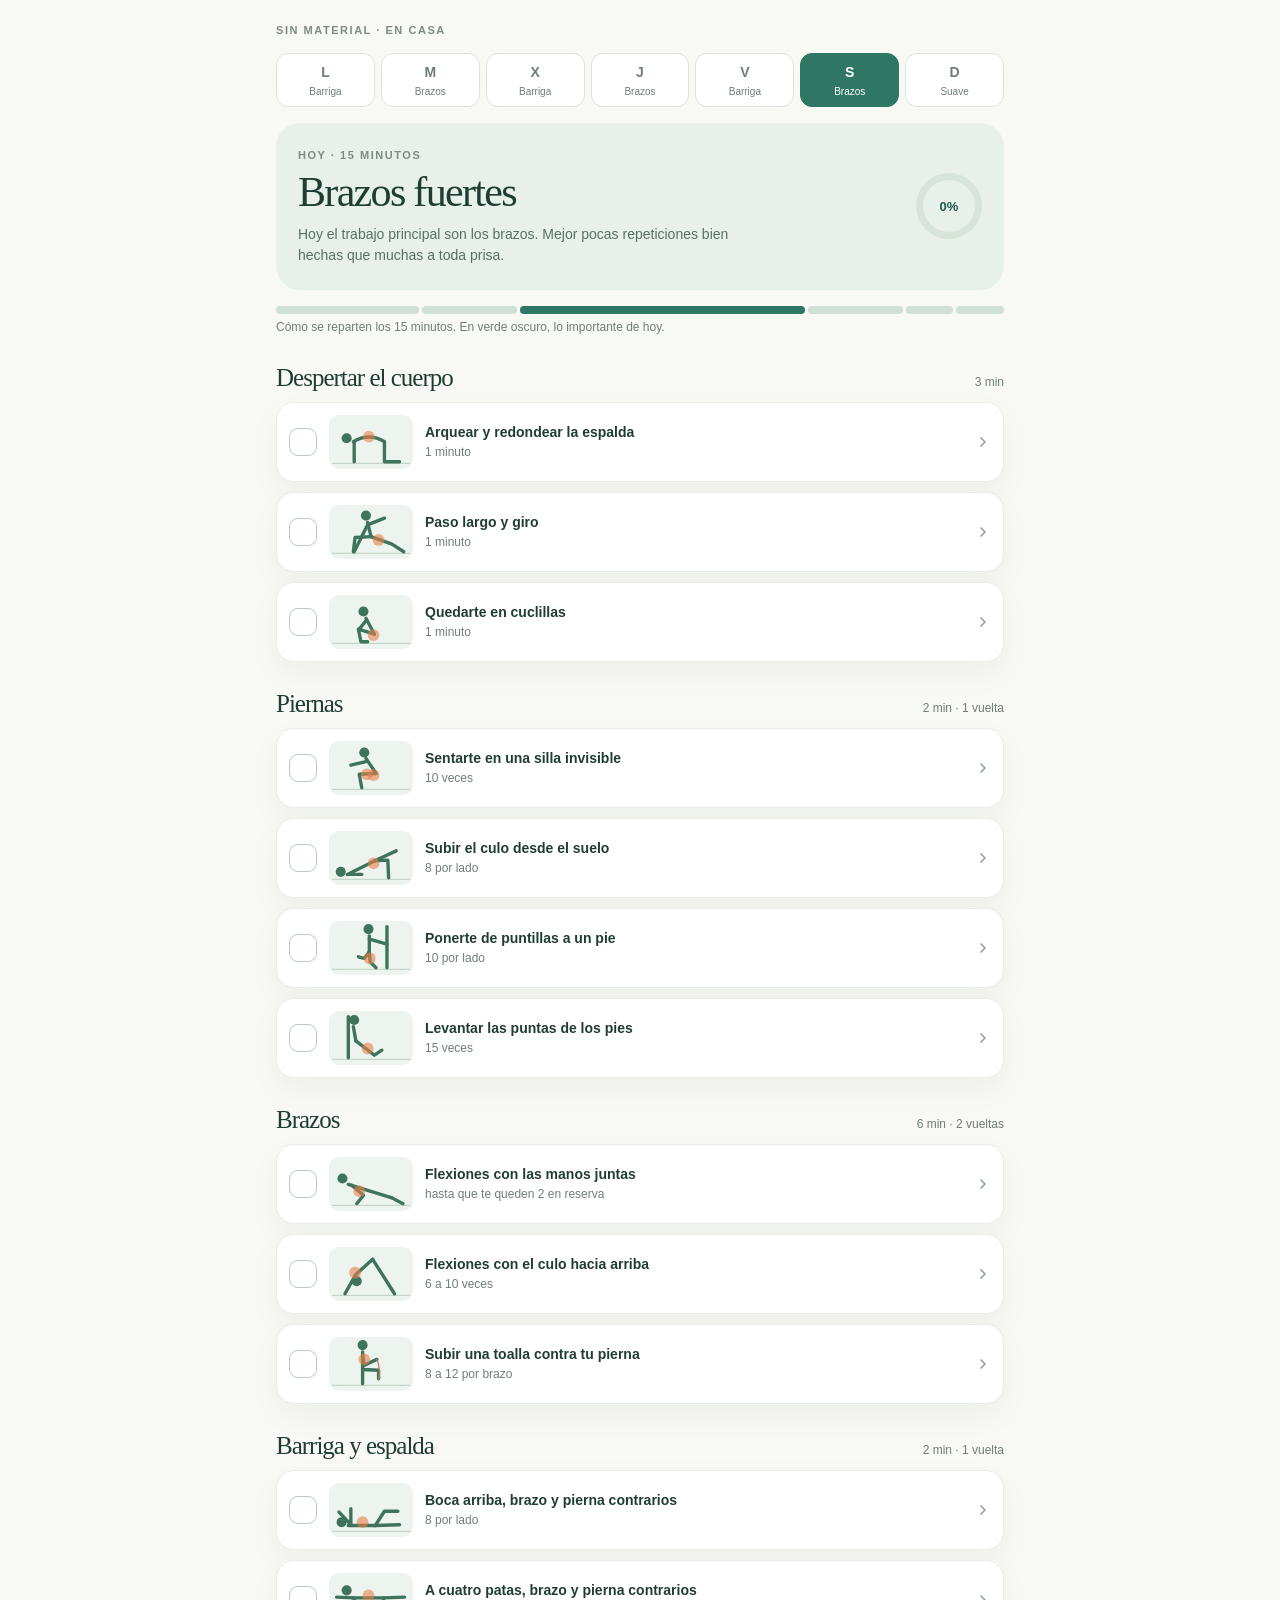
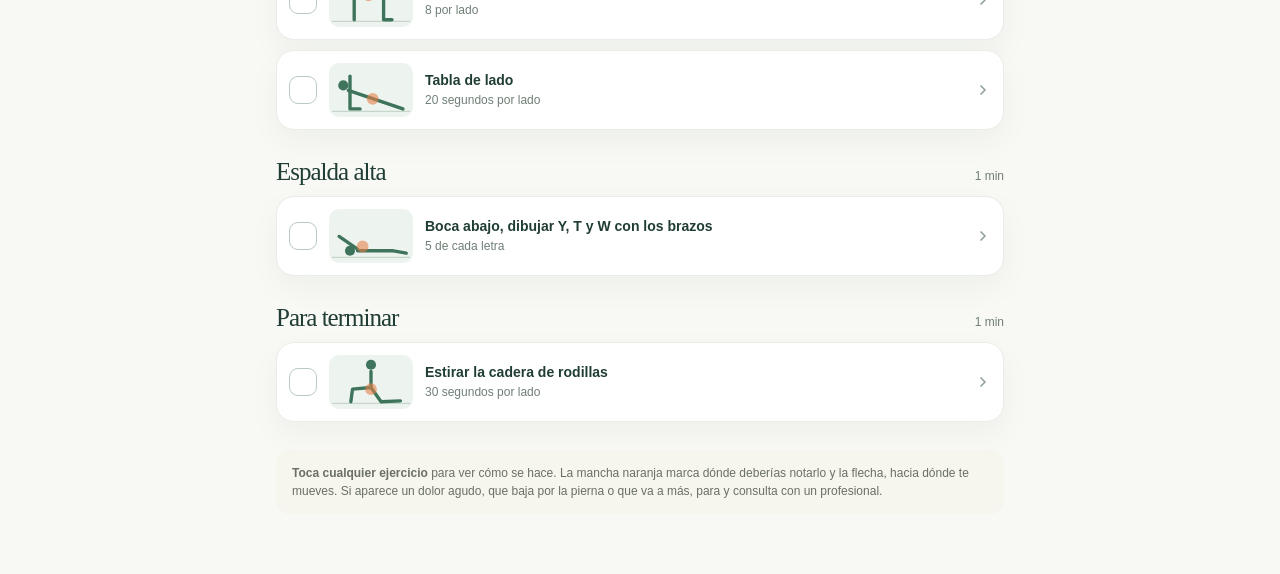
==== rutina.html @ e95fc3ce "Añade rutina de 15 minutos en casa, sin material Página aparte con plan semanal, imágenes por paso y" ====
<!doctype html>
<html lang="es">
<head>
  <meta charset="utf-8">
  <meta name="viewport" content="width=device-width, initial-scale=1, viewport-fit=cover">
  <meta name="theme-color" content="#f8f8f4">
  <meta name="robots" content="noindex">
  <title>15 minutos · Rutina en casa</title>
  <style>
    :root{color-scheme:light;--ink:#203d35;--muted:#6f7f76;--teal:#2f7664;--teal-dark:#205b4d;--mint:#e7f0e9;--canvas:#f8f8f4;--white:#fff;--stroke:#e2e8e1;--peach:#f7e9db;--peach-dark:#8a5a38;--red:#9c494e;--shadow:0 12px 32px rgba(24,62,49,.045)}
    *{box-sizing:border-box}
    body{margin:0;background:var(--canvas);color:var(--ink);font:15px/1.5 -apple-system,BlinkMacSystemFont,"Segoe UI",Inter,Arial,sans-serif;-webkit-font-smoothing:antialiased}
    button{font:inherit;cursor:pointer;color:inherit}
    button:focus-visible{outline:3px solid #87c1ab;outline-offset:3px}
    h1,h2,h3{font-family:Georgia,"Times New Roman",serif;font-weight:400;letter-spacing:-.04em;line-height:1.12;margin:0}
    .main{max-width:760px;margin:0 auto;padding:22px 16px 60px}
    .eyebrow{font-size:11px;text-transform:uppercase;font-weight:750;letter-spacing:.14em;color:#7c8c82}
    .days{display:grid;grid-template-columns:repeat(7,1fr);gap:6px;margin:14px 0 16px}
    .day{border:1px solid #dce5dc;background:#fff;border-radius:12px;padding:8px 0 7px;text-align:center;color:#6f7f76;min-width:0}
    .day strong{display:block;font-size:14px}
    .day span{display:block;font-size:10px;margin-top:1px}
    .day.today:not(.on){border-color:#78a995;color:var(--teal-dark)}
    .day.on{background:var(--teal);border-color:var(--teal);color:#fff}
    .hero{background:var(--mint);border-radius:24px;padding:24px 22px;display:flex;justify-content:space-between;align-items:center;gap:16px}
    .hero h1{font-size:clamp(30px,6vw,42px);margin:6px 0 8px}
    .hero p{margin:0;color:#587063;font-size:14px;max-width:440px}
    .ring{--p:0;flex:0 0 66px;width:66px;height:66px;border-radius:50%;background:conic-gradient(var(--teal) calc(var(--p)*1%),#d7e4da 0);display:grid;place-items:center}
    .ring:before{content:"";grid-area:1/1;background:var(--mint);width:52px;height:52px;border-radius:50%}
    .ring b{grid-area:1/1;z-index:1;font-size:13px;color:var(--teal-dark)}
    .bar{display:flex;height:8px;gap:3px;margin:16px 0 4px}
    .bar i{display:block;border-radius:4px;background:#cfe0d4}
    .bar i.focus{background:var(--teal)}
    .bar-note{font-size:12px;color:var(--muted)}
    .block{margin-top:28px}
    .block-hdr{display:flex;justify-content:space-between;align-items:baseline;gap:12px;margin-bottom:10px}
    .block-hdr h2{font-size:25px}
    .block-hdr span{font-size:12px;color:var(--muted);white-space:nowrap}
    .ex{background:#fff;border:1px solid #e8ede7;border-radius:18px;box-shadow:var(--shadow);margin-bottom:10px;overflow:hidden}
    .ex.done{opacity:.62}
    .ex-top{display:flex;align-items:center;gap:12px;padding:12px}
    .check{flex:0 0 28px;width:28px;height:28px;border:1.5px solid #b9cbc0;border-radius:9px;background:#fff;color:#fff;padding:0;display:grid;place-items:center}
    .ex.done .check{background:var(--teal);border-color:var(--teal)}
    .check svg{width:16px;height:16px}
    .open{flex:1;min-width:0;display:flex;align-items:center;gap:12px;background:none;border:0;padding:0;text-align:left}
    .thumb{flex:0 0 84px;width:84px;height:54px;background:#edf3ee;border-radius:10px}
    .thumb svg{width:100%;height:100%;display:block}
    .ex-name{font-weight:700;font-size:14px;line-height:1.3}
    .ex-dose{font-size:12px;color:var(--muted);margin-top:2px}
    .chev{flex:0 0 16px;color:#8fa096;transition:transform .15s}
    .ex.expanded .chev{transform:rotate(90deg)}
    .detail{display:none;padding:0 14px 16px}
    .ex.expanded .detail{display:block}
    .big{background:#edf3ee;border-radius:14px;margin-bottom:14px}
    .big svg{display:block;width:100%;max-width:360px;margin:0 auto}
    .feel{display:flex;gap:9px;align-items:flex-start;background:var(--peach);border-radius:12px;padding:10px 12px;font-size:13px;color:#6d4a30;margin-bottom:12px}
    .feel i{flex:0 0 12px;width:12px;height:12px;border-radius:50%;background:#e39a6b;margin-top:4px}
    .steps{display:grid;gap:8px;margin-bottom:12px}
    .step{display:grid;grid-template-columns:128px 1fr;gap:12px;align-items:center}
    .step.plain{grid-template-columns:1fr}
    .step-img{background:#edf3ee;border-radius:12px;overflow:hidden}
    .step-img svg{display:block;width:100%}
    .step-txt{display:flex;gap:9px;font-size:14px;color:#3f584d;line-height:1.4}
    .step-txt b{flex:0 0 22px;width:22px;height:22px;border-radius:50%;background:#e5f0e8;color:var(--teal-dark);display:grid;place-items:center;font-size:12px}
    .tips{display:grid;grid-template-columns:1fr 1fr;gap:8px;font-size:13px}
    .tip{background:#f6f8f4;border-radius:12px;padding:10px 12px;color:#55695e}
    .tip strong{display:block;color:var(--ink);font-size:12px;margin-bottom:2px}
    .note{margin-top:28px;background:#f6f5ee;border-radius:14px;padding:14px 16px;font-size:12px;color:#6a7064}
    @media(max-width:480px){.tips{grid-template-columns:1fr}.thumb{flex-basis:68px;width:68px;height:46px}.day span{font-size:9px}}
    @media(prefers-reduced-motion:reduce){*{transition:none!important}}
  </style>
</head>
<body>
<div class="main" id="root"></div>
<script>
(()=>{
  'use strict';
  const KEY='rutina-15-v1';
  let saved={};
  try{saved=JSON.parse(localStorage.getItem(KEY))||{};}catch{}
  const persist=()=>{try{localStorage.setItem(KEY,JSON.stringify(saved));}catch{}};

  /* Figures: head [x,y], limbs as SVG paths, spots = where you should feel it. Floor at y=106. */
  const P={
    gato:{h:[42,50],l:['M58 58Q95 36 132 58','M60 60V106','M132 58V106H168'],s:[[95,46]]},
    zancada:{h:[88,20],l:['M92 36L100 70','M92 42L60 106','M92 42L132 26','M100 70L62 72L58 106','M100 70L150 88L178 106'],s:[[118,78]]},
    cuclillas:{h:[82,34],l:['M88 50L108 88','M88 56L72 76','M108 88L70 76L76 106H92'],s:[[106,90]]},
    sentadilla:{h:[84,22],l:['M88 36L112 72','M88 44L52 52','M112 72L72 74L78 106'],s:[[106,76],[90,74]]},
    puente:{h:[28,92],l:['M44 98L108 66','M44 98H78','M108 66L140 64L142 106','M108 66L160 42'],s:[[106,72]]},
    gemelo:{h:[94,14],l:['M96 30V68','M96 38L138 50','M96 68L98 92L112 106','M96 68L84 84L70 80','M138 8V106'],s:[[97,84]]},
    tibial:{h:[60,16],l:['M46 8V106','M58 32L64 66','M64 66L108 100L126 88'],s:[[92,84]]},
    bicho:{h:[30,88],l:['M46 96H110','M52 94L52 56','M52 94L24 64','M110 96L132 62L164 62','M110 96L168 94'],s:[[80,88]]},
    cuatro:{h:[42,36],l:['M56 54H130','M60 56V106','M60 54L18 52','M130 56V106H150','M130 54L180 52'],s:[[94,48]]},
    lateral:{h:[34,48],l:['M46 60L150 100','M50 62V106','M50 62V24'],s:[[92,72]]},
    piernas:{h:[28,92],l:['M44 98H106','M58 98H92','M106 98L150 54'],s:[[86,90]]},
    inverso:{h:[28,92],l:['M44 98H98','M54 98H90','M98 98Q112 80 118 62L150 68'],s:[[84,86]]},
    plancha:{h:[36,62],l:['M50 72L142 96','M52 74V90','M52 90H78','M142 96L168 106'],s:[[94,78]]},
    flexion:{h:[32,46],l:['M46 58L150 92','M52 60V106','M150 92L176 106'],s:[[58,62]]},
    ytw:{h:[50,94],l:['M68 94H150','M150 94L184 100','M68 90L24 60'],s:[[80,84]]},
    flexor:{h:[100,18],l:['M100 34V72','M100 72L56 76L52 106','M100 72L124 106L170 104'],s:[[100,76]]},
    diamante:{h:[32,46],l:['M46 60L150 92','M54 62L82 86L66 106','M150 92L176 106'],s:[[72,76]]},
    pica:{h:[66,76],l:['M64 60L104 24','M64 60L38 106','M104 24L156 106'],s:[[62,56]]},
    toalla:{h:[80,14],l:['M80 30V72','M80 72V106','M80 72L118 74V94','M80 36L84 62L114 48'],t:'M114 48Q124 72 118 96',s:[[84,48]]}
  };
  const stand={h:[100,14],l:['M100 30V70','M100 36V64','M100 70V106H114']};
  const wall='M46 8V106',wallR='M138 8V106';
  Object.assign(P,{
    lateral:{h:[34,48],l:['M46 60L176 104','M50 62V104H74','M50 62V26'],s:[[104,80]]},
    gato1:{h:[42,50],l:['M58 58H132','M60 58V106','M132 58V106H168']},
    gato2:{h:[42,38],l:['M58 52Q95 76 132 52','M60 54V106','M132 54V106H168'],a:['M95 74V92'],s:[[95,64]]},
    gato3:{...P.gato,h:[42,64],a:['M95 28V12']},
    zancada1:{h:[52,32],l:['M66 44L110 70','M66 44L48 106','M110 70L70 74L66 106','M110 70L150 90L180 106'],s:[[126,80]]},
    zancada2:{h:[80,24],l:['M92 38L100 70','M92 42L60 106','M92 42L104 8','M100 70L62 72L58 106','M100 70L150 88L178 106'],a:['M124 34L116 14'],s:[[118,78]]},
    cuclillas1:{...stand},
    cuclillas2:{...P.cuclillas,a:['M132 40V64']},
    sentadilla1:{...stand},
    sentadilla2:{...P.sentadilla,a:['M134 34V58']},
    sentadilla3:{...stand,a:['M134 72V40']},
    puente1:{h:[28,92],l:['M44 98H108','M108 98L134 68L146 106']},
    puente2:{h:[28,92],l:['M44 98H108','M108 98L134 68L146 106','M108 98L150 44']},
    puente3:{...P.puente,a:['M88 54V38']},
    gemelo1:{h:[94,14],l:['M96 30V68','M96 38L138 50','M96 68V104H110','M96 68L84 84L70 80',wallR]},
    gemelo2:{...P.gemelo,a:['M66 50V30']},
    tibial1:{h:[60,16],l:[wall,'M58 32L64 66','M64 66L108 100L130 104']},
    tibial2:{...P.tibial,a:['M150 100V78']},
    bicho1:{h:[30,88],l:['M46 96H110','M52 94V56','M110 96L132 62L164 62']},
    bicho2:{...P.bicho,a:['M24 50L14 66','M184 72L184 88']},
    cuatro1:{h:[42,42],l:['M56 56H130','M60 56V106','M130 56V106H150']},
    cuatro2:{...P.cuatro,a:['M26 32H8','M168 36H188']},
    lateral1:{h:[34,84],l:['M48 94H176','M50 92V104H74']},
    lateral2:{...P.lateral,a:['M122 66V46']},
    piernas1:{h:[28,92],l:['M44 98H178']},
    piernas2:{h:[28,92],l:['M44 98H106','M106 98L132 40'],a:['M160 76L148 44'],s:[[86,90]]},
    piernas3:{h:[28,92],l:['M44 98H106','M106 98L164 72'],a:['M176 54L184 80']},
    inverso1:{h:[28,92],l:['M44 98H96','M96 98L122 66L152 72']},
    inverso2:{h:[28,92],l:['M44 98H88','M88 98L98 84','M98 84L76 58L104 50'],a:['M136 74L114 58'],s:[[76,90]]},
    flexion1:{...P.flexion,s:[]},
    flexion2:{h:[28,72],l:['M44 84L150 98','M54 86L78 76L62 106','M150 98L176 106'],a:['M100 54V74'],s:[[58,82]]},
    flexion3:{...P.flexion,a:['M100 72V50']},
    ytw1:{nf:1,h:[100,20],l:['M100 36V76','M100 76L88 108','M100 76L112 108','M100 42L66 12','M100 42L134 12'],s:[[100,50]]},
    ytw2:{nf:1,h:[100,20],l:['M100 36V76','M100 76L88 108','M100 76L112 108','M100 44H50','M100 44H150'],s:[[100,50]]},
    ytw3:{nf:1,h:[100,20],l:['M100 36V76','M100 76L88 108','M100 76L112 108','M100 46L68 54L56 22','M100 46L132 54L144 22'],s:[[100,50]]},
    flexor1:{h:[100,18],l:['M100 34V72','M100 72L56 76L52 106','M100 72L124 106L170 104']},
    flexor2:{h:[88,18],l:['M90 34L94 72','M94 72L56 76L52 106','M94 72L124 106L170 104'],a:['M72 40H50'],s:[[98,78]]},
    manos:{nf:1,h:null,l:['M24 70L100 28','M24 70L100 96','M176 70L100 28','M176 70L100 96']},
    diamante2:{...P.diamante,a:['M112 46V68']},
    diamante3:{...flexionUp(),a:['M100 72V50'],s:[[72,62]]},
    pica1:{...P.pica},
    pica2:{h:[62,88],l:['M74 68L104 24','M74 68L50 76L42 106','M104 24L156 106'],a:['M44 54L58 72'],s:[[72,62]]},
    pica3:{...P.pica,a:['M46 66L34 46']},
    toalla1:{h:[80,14],l:['M80 30V72','M80 72V106','M80 72L118 74V94','M80 36L84 62L108 76'],t:'M108 76Q120 84 118 96',s:[]},
    toalla2:{...P.toalla,a:['M136 72L132 40']}
  });
  function flexionUp(){return {h:P.flexion.h,l:P.flexion.l};}
  /* Images per step, in the same order as the steps. null = the step needs no drawing. */
  const F={gato:['gato1','gato2','gato3'],zancada:['zancada1','zancada2',null],cuclillas:['cuclillas1','cuclillas2',null],sentadilla:['sentadilla1','sentadilla2','sentadilla3'],puente:['puente1','puente2','puente3'],gemelo:['gemelo1','gemelo2',null],tibial:['tibial1','tibial2',null],bicho:['bicho1','bicho2',null],cuatro:['cuatro1','cuatro2',null],lateral:['lateral1','lateral2',null],piernas:['piernas1','piernas2','piernas3'],inverso:['inverso1','inverso2',null],plancha:['plancha',null,null],flexion:['flexion1','flexion2','flexion3'],ytw:['ytw1','ytw2','ytw3'],flexor:['flexor1','flexor2',null],diamante:['manos','diamante2','diamante3'],pica:['pica1','pica2','pica3'],toalla:['toalla1','toalla2',null]};
  function figure(id){
    const p=P[id];
    const spots=(p.s||[]).map(([x,y])=>`<circle cx="${x}" cy="${y}" r="14" fill="#e8814a" opacity=".6"/>`).join('');
    const limbs=p.l.map(d=>`<path d="${d}" fill="none" stroke="#3e735c" stroke-width="8" stroke-linecap="round" stroke-linejoin="round"/>`).join('');
    const arrows=(p.a||[]).map(d=>`<path d="${d}" fill="none" stroke="#b9531f" stroke-width="3.5" stroke-linecap="round" marker-end="url(#tip)"/>`).join('');
    const head=p.h?`<circle cx="${p.h[0]}" cy="${p.h[1]}" r="12" fill="#3e735c"/>`:'';
    const floor=p.nf?'':'<path d="M8 110H192" stroke="#c6d6ca" stroke-width="3" stroke-linecap="round"/>';
    return `<svg viewBox="0 0 200 118" aria-hidden="true"><defs><marker id="tip" viewBox="0 0 10 10" refX="6" refY="5" markerWidth="3.4" markerHeight="3.4" orient="auto"><path d="M1 1L8 5L1 9" fill="none" stroke="#b9531f" stroke-width="2" stroke-linecap="round" stroke-linejoin="round"/></marker></defs>${floor}${limbs}${p.t?`<path d="${p.t}" fill="none" stroke="#b9794f" stroke-width="3" stroke-linecap="round"/>`:''}${head}${spots}${arrows}</svg>`;
  }

  /* No anatomy: names say what you do, "feel" points at a place you can touch. */
  const E={
    gato:{name:'Arquear y redondear la espalda',feel:'Toda la espalda, como si se soltara.',steps:['Ponte a cuatro patas.','Coge aire y deja caer la barriga mirando un poco hacia arriba.','Suelta el aire y redondea la espalda como un gato enfadado.'],ok:'Se mueve despacio, sin tirones.',easy:'Haz el movimiento más pequeño.'},
    zancada:{name:'Paso largo y giro',feel:'La parte delantera de la cadera de la pierna de atrás.',steps:['Da un paso largo y apoya las manos en el suelo.','Sube un brazo hacia el techo y mira tu mano.','Bájalo y cambia de lado cada 30 segundos.'],ok:'Notas que estira, pero no duele.',easy:'Apoya la rodilla de atrás en el suelo.'},
    cuclillas:{name:'Quedarte en cuclillas',feel:'Caderas y tobillos.',steps:['Pies algo más abiertos que los hombros.','Baja hasta donde puedas y quédate ahí.','Respira tranquilo y empuja las rodillas hacia fuera con los codos.'],ok:'Los talones siguen en el suelo.',easy:'Agárrate al marco de una puerta.'},
    sentadilla:{name:'Sentarte en una silla invisible',feel:'Parte delantera de los muslos y culo.',steps:['Pies a la anchura de los hombros.','Baja en 3 segundos, como si fueras a sentarte.','Sube empujando el suelo con todo el pie.'],ok:'Las rodillas apuntan hacia los dedos de los pies.',easy:'Siéntate de verdad en una silla y levántate.'},
    puente:{name:'Subir el culo desde el suelo',feel:'El culo. Si lo notas en la espalda, sube menos.',steps:['Túmbate boca arriba con las rodillas dobladas.','Estira una pierna hacia arriba.','Empuja con el otro pie y sube el culo hasta formar una línea recta.'],ok:'La cadera sube recta, sin torcerse.',easy:'Hazlo con los dos pies en el suelo.'},
    gemelo:{name:'Ponerte de puntillas a un pie',feel:'La parte de atrás de la pierna, debajo de la rodilla.',steps:['Apoya una mano en la pared.','Sube de puntillas sobre un pie, lo más alto posible.','Baja despacio, en 2 o 3 segundos.'],ok:'Subes hasta arriba del todo cada vez.',easy:'Hazlo con los dos pies.'},
    tibial:{name:'Levantar las puntas de los pies',feel:'La parte delantera de la pierna, junto a la espinilla.',steps:['Apoya la espalda en la pared, con los pies un poco adelantados.','Levanta las puntas de los pies hacia ti.','Bájalas sin llegar a tocar el suelo con fuerza.'],ok:'Solo se mueven los pies.',easy:'Acerca los pies a la pared.'},
    bicho:{name:'Boca arriba, brazo y pierna contrarios',feel:'La barriga, como si te fueran a dar un toque.',steps:['Boca arriba, con los brazos hacia el techo y las rodillas dobladas en el aire.','Baja un brazo y la pierna contraria, sin tocar el suelo.','Vuelve y cambia de lado.'],ok:'La parte baja de la espalda no se despega del suelo.',easy:'Baja solo la pierna.'},
    cuatro:{name:'A cuatro patas, brazo y pierna contrarios',feel:'Barriga y culo. La espalda no debería molestar.',steps:['Ponte a cuatro patas.','Estira un brazo y la pierna contraria hasta formar una línea.','Aguanta 2 segundos y cambia.'],ok:'Podrías llevar un vaso de agua en la espalda.',easy:'Mueve solo la pierna.'},
    lateral:{name:'Tabla de lado',feel:'El costado que queda hacia el suelo.',steps:['Túmbate de lado, apoyado en el antebrazo.','Levanta la cadera hasta quedar recto.','Aguanta respirando con normalidad.'],ok:'La cadera no se cae hacia el suelo.',easy:'Apoya las rodillas en vez de los pies.'},
    piernas:{name:'Subir y bajar las piernas tumbado',feel:'La parte baja de la barriga.',steps:['Túmbate boca arriba con las manos bajo el culo.','Sube las piernas hasta apuntar al techo.','Bájalas en 3 segundos, sin dejarlas caer.'],ok:'La espalda sigue pegada al suelo.',easy:'Dobla las rodillas. Hazlo también si notas tirantez en la espalda.'},
    inverso:{name:'Llevar las rodillas al pecho',feel:'La barriga, sobre todo debajo del ombligo.',steps:['Boca arriba, con las rodillas dobladas en el aire.','Lleva las rodillas hacia el pecho, despegando un poco el culo.','Baja despacio, sin balancearte.'],ok:'El culo sube por la fuerza de la barriga, no por el impulso.',easy:'Sube menos el culo.'},
    plancha:{name:'Tabla apretando barriga y culo',feel:'Toda la barriga, como si la cerraras.',steps:['Apóyate en antebrazos y puntas de los pies.','Aprieta el culo y mete un poco la barriga.','Empuja el suelo y separa bien los hombros.'],ok:'El cuerpo forma una línea, sin que la cadera se hunda.',easy:'Apoya las rodillas.'},
    flexion:{name:'Flexiones',feel:'El pecho y la parte de atrás de los brazos.',steps:['Manos bajo los hombros y cuerpo recto.','Baja en 2 o 3 segundos, hasta casi tocar el suelo.','Empuja hasta estirar los brazos.'],ok:'El cuerpo baja entero, como una tabla.',easy:'Apoya las rodillas o las manos en la mesa.'},
    ytw:{name:'Boca abajo, dibujar Y, T y W con los brazos',feel:'Entre los omóplatos, los huesos planos de la espalda.',steps:['Boca abajo y mirando al suelo, levanta un poco los brazos en forma de Y. El dibujo te ve desde arriba.','Sin tocar el suelo, ábrelos en forma de T.','Dobla los codos en forma de W y junta los omóplatos, como si sujetaras un lápiz entre ellos.'],ok:'El cuello sigue relajado.',easy:'Sube menos los brazos.'},
    flexor:{name:'Estirar la cadera de rodillas',feel:'La parte delantera de la cadera, donde se dobla la pierna.',steps:['Ponte con una rodilla en el suelo y el otro pie delante.','Aprieta el culo y lleva el cuerpo un poco hacia delante.','Aguanta 30 segundos y cambia de lado.'],ok:'Notas que estira por delante, no en la espalda.',easy:'Pon una toalla bajo la rodilla.'},
    diamante:{name:'Flexiones con las manos juntas',feel:'La parte de atrás del brazo, la que cuelga si no la trabajas.',steps:['Junta las manos bajo el pecho, formando un rombo con los dedos.','Baja despacio, con los codos pegados al cuerpo.','Empuja hasta estirar los brazos.'],ok:'Deberías poder hacer 2 más al terminar.',easy:'Apoya las rodillas.'},
    pica:{name:'Flexiones con el culo hacia arriba',feel:'Los hombros y la parte de atrás del brazo.',steps:['Colócate como una V al revés, con el culo arriba.','Dobla los codos y acerca la cabeza al suelo.','Empuja para volver arriba.'],ok:'La cabeza va hacia el suelo, no hacia delante.',easy:'Acerca más los pies a las manos.'},
    toalla:{name:'Subir una toalla contra tu pierna',feel:'La parte de delante del brazo, la del «músculo» clásico.',steps:['Sentado o de pie, pasa una toalla bajo un pie y coge los dos extremos con una mano.','Sube la mano doblando el codo, mientras la pierna empuja hacia abajo.','Baja en 3 segundos, sin dejar de hacer fuerza.'],ok:'El codo se queda pegado al cuerpo.',easy:'Empuja menos con la pierna.'}
  };

  const warm={t:'Despertar el cuerpo',m:3,items:[['gato','1 minuto'],['zancada','1 minuto'],['cuclillas','1 minuto']]};
  const legs=(r)=>({t:'Piernas',m:r===2?4:2,note:r===2?'2 vueltas':'1 vuelta',items:[['sentadilla','10 veces'],['puente','8 por lado'],['gemelo','10 por lado'],['tibial','15 veces']]});
  const cool={t:'Para terminar',m:1,items:[['flexor','30 segundos por lado']]};
  const A={key:'abs',label:'Barriga',title:'Barriga fuerte',lead:'Hoy trabajas la barriga y la espalda baja. Para que se vean los abdominales, además, cuenta sobre todo la comida.',min:15,blocks:[warm,legs(1),
    {t:'Barriga y espalda',m:4,note:'2 vueltas',items:[['bicho','8 por lado'],['cuatro','8 por lado'],['lateral','20 segundos por lado']]},
    {t:'Abdominales',m:3,focus:true,note:'2 vueltas',items:[['piernas','8 veces'],['inverso','10 veces'],['plancha','30 segundos']]},
    {t:'Pecho y espalda alta',m:2,note:'1 vuelta',items:[['flexion','las que salgan bien'],['ytw','5 de cada letra']]},cool]};
  const B={key:'arms',label:'Brazos',title:'Brazos fuertes',lead:'Hoy el trabajo principal son los brazos. Mejor pocas repeticiones bien hechas que muchas a toda prisa.',min:15,blocks:[warm,legs(1),
    {t:'Brazos',m:6,focus:true,note:'2 vueltas',items:[['diamante','hasta que te queden 2 en reserva'],['pica','6 a 10 veces'],['toalla','8 a 12 por brazo']]},
    {t:'Barriga y espalda',m:2,note:'1 vuelta',items:[['bicho','8 por lado'],['cuatro','8 por lado'],['lateral','20 segundos por lado']]},
    {t:'Espalda alta',m:1,items:[['ytw','5 de cada letra']]},cool]};
  const C={key:'easy',label:'Suave',title:'Día suave',lead:'Hoy solo moverte un poco. Descansar también forma parte de ponerse fuerte.',min:8,blocks:[warm,legs(2),cool]};
  const WEEK=[A,B,A,B,A,B,C];
  const LETTERS=['L','M','X','J','V','S','D'];

  const today=(new Date().getDay()+6)%7;
  let sel=today;
  const open=new Set();
  const dateOf=(i)=>{const d=new Date();d.setDate(d.getDate()+i-today);return `${d.getFullYear()}-${d.getMonth()+1}-${d.getDate()}`;};
  const checkIcon='<svg viewBox="0 0 24 24" fill="none" stroke="currentColor" stroke-width="3" stroke-linecap="round" stroke-linejoin="round"><path d="m5 12 4 4L19 6"/></svg>';

  function render(){
    const day=WEEK[sel],done=saved[dateOf(sel)]||{};
    const ids=day.blocks.flatMap((b,bi)=>b.items.map((_,i)=>`${bi}-${i}`));
    const pct=Math.round(ids.filter(x=>done[x]).length/ids.length*100);
    const bar=day.blocks.map(b=>`<i class="${b.focus?'focus':''}" style="flex:${b.m}"></i>`).join('');
    const blocks=day.blocks.map((b,bi)=>`<section class="block"><div class="block-hdr"><h2>${b.t}</h2><span>${b.m} min${b.note?' · '+b.note:''}</span></div>${b.items.map(([id,dose],i)=>{
      const e=E[id],k=`${bi}-${i}`;
      return `<article class="ex ${done[k]?'done':''} ${open.has(k)?'expanded':''}">
        <div class="ex-top">
          <button class="check" data-check="${k}" aria-label="Marcar ${e.name}" aria-pressed="${!!done[k]}">${checkIcon}</button>
          <button class="open" data-open="${k}" aria-expanded="${open.has(k)}">
            <span class="thumb">${figure(id)}</span>
            <span style="flex:1;min-width:0"><span class="ex-name" style="display:block">${e.name}</span><span class="ex-dose" style="display:block">${dose}</span></span>
            <svg class="chev" viewBox="0 0 24 24" fill="none" stroke="currentColor" stroke-width="2.5" stroke-linecap="round" stroke-linejoin="round" aria-hidden="true"><path d="m9 6 6 6-6 6"/></svg>
          </button>
        </div>
        <div class="detail">
          <div class="feel"><i></i><span><b>Lo notarás en:</b> ${e.feel}</span></div>
          <div class="steps">${e.steps.map((t,n)=>{const f=F[id][n];return `<div class="step ${f?'':'plain'}">${f?`<div class="step-img">${figure(f)}</div>`:''}<div class="step-txt"><b>${n+1}</b><span>${t}</span></div></div>`;}).join('')}</div>
          <div class="tips"><div class="tip"><strong>Lo haces bien si…</strong>${e.ok}</div><div class="tip"><strong>Si cuesta demasiado</strong>${e.easy}</div></div>
        </div></article>`;}).join('')}</section>`).join('');
    document.getElementById('root').innerHTML=`
      <div class="eyebrow">Sin material · En casa</div>
      <div class="days">${WEEK.map((d,i)=>`<button class="day ${i===sel?'on':''} ${i===today?'today':''}" data-day="${i}" aria-pressed="${i===sel}"><strong>${LETTERS[i]}</strong><span>${d.label}</span></button>`).join('')}</div>
      <div class="hero"><div><div class="eyebrow">${sel===today?'Hoy':'Plan del día'} · ${day.min} minutos</div><h1>${day.title}</h1><p>${day.lead}</p></div><div class="ring" style="--p:${pct}"><b>${pct}%</b></div></div>
      <div class="bar" aria-hidden="true">${bar}</div>
      <div class="bar-note">Cómo se reparten los ${day.min} minutos. En verde oscuro, lo importante de hoy.</div>
      ${blocks}
      <div class="note"><b>Toca cualquier ejercicio</b> para ver cómo se hace. La mancha naranja marca dónde deberías notarlo y la flecha, hacia dónde te mueves. Si aparece un dolor agudo, que baja por la pierna o que va a más, para y consulta con un profesional.</div>`;
    document.querySelectorAll('[data-day]').forEach(b=>b.onclick=()=>{sel=+b.dataset.day;open.clear();render();});
    document.querySelectorAll('[data-open]').forEach(b=>b.onclick=()=>{const k=b.dataset.open;open.has(k)?open.delete(k):open.add(k);render();});
    document.querySelectorAll('[data-check]').forEach(b=>b.onclick=()=>{const key=dateOf(sel),k=b.dataset.check;saved[key]=saved[key]||{};saved[key][k]=!saved[key][k];persist();render();});
  }
  render();
})();
</script>
</body>
</html>
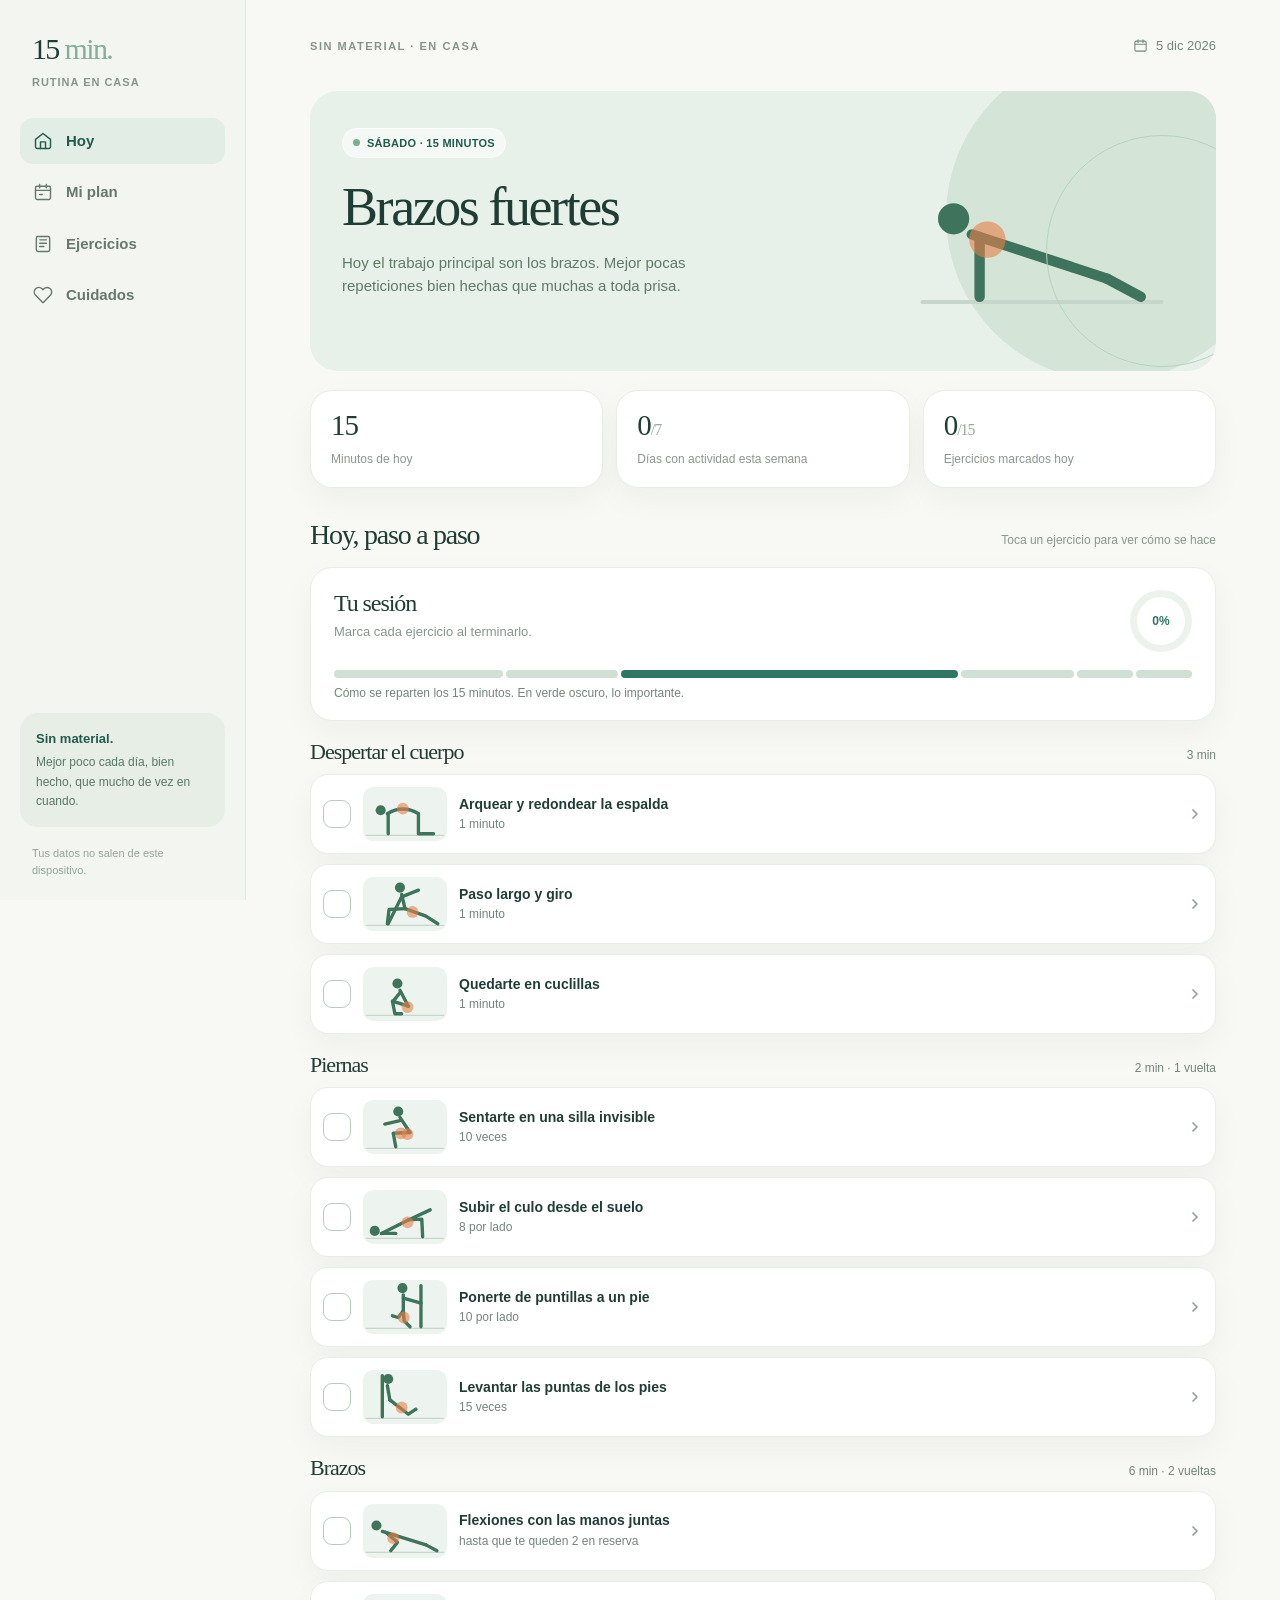
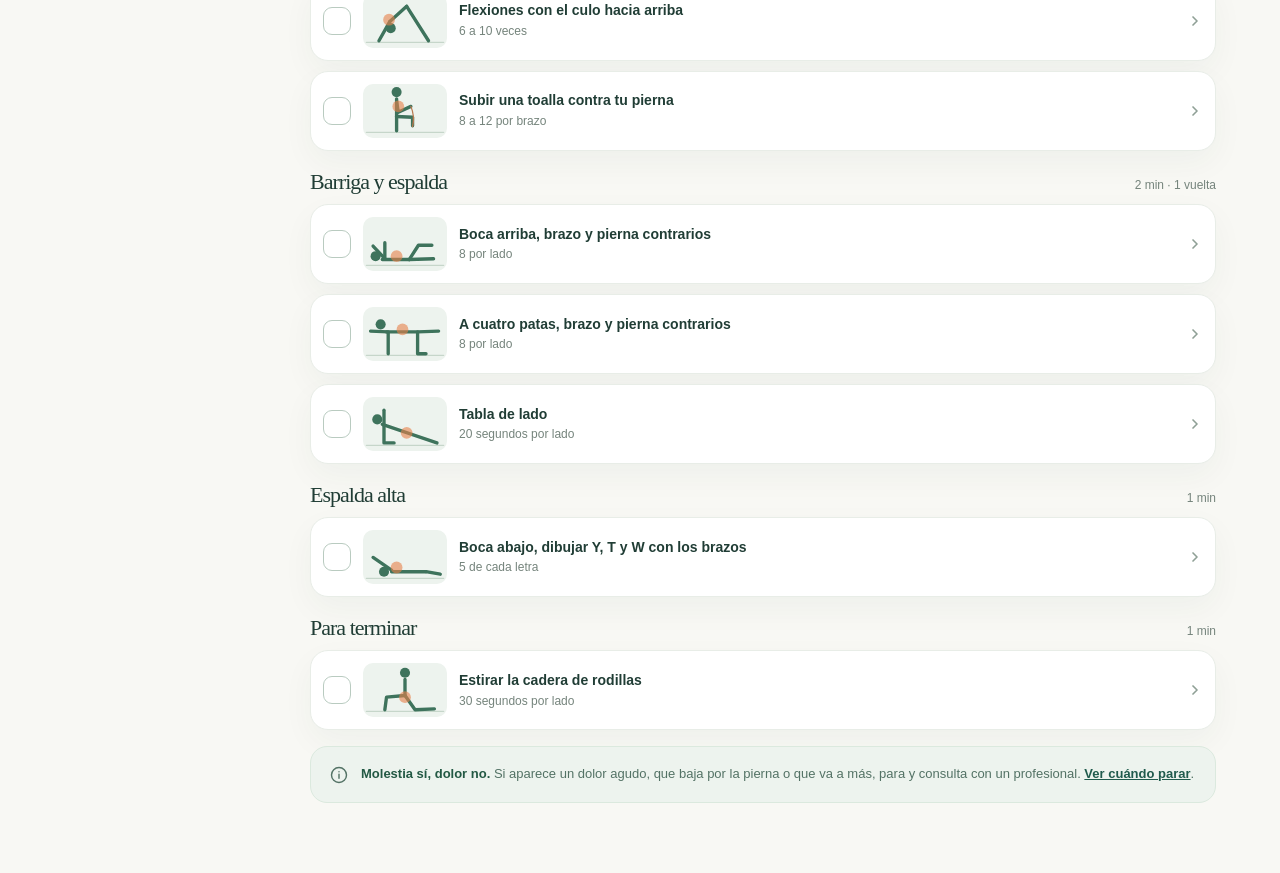
==== commit ce65edf4: "Unifica posparto y rutina sobre una estructura común Mismas pestañas, ficha de ejercicio y gestión d" ====
--- a/rutina.html
+++ b/rutina.html
@@ -6,242 +6,11 @@
   <meta name="theme-color" content="#f8f8f4">
   <meta name="robots" content="noindex">
   <title>15 minutos · Rutina en casa</title>
-  <style>
-    :root{color-scheme:light;--ink:#203d35;--muted:#6f7f76;--teal:#2f7664;--teal-dark:#205b4d;--mint:#e7f0e9;--canvas:#f8f8f4;--white:#fff;--stroke:#e2e8e1;--peach:#f7e9db;--peach-dark:#8a5a38;--red:#9c494e;--shadow:0 12px 32px rgba(24,62,49,.045)}
-    *{box-sizing:border-box}
-    body{margin:0;background:var(--canvas);color:var(--ink);font:15px/1.5 -apple-system,BlinkMacSystemFont,"Segoe UI",Inter,Arial,sans-serif;-webkit-font-smoothing:antialiased}
-    button{font:inherit;cursor:pointer;color:inherit}
-    button:focus-visible{outline:3px solid #87c1ab;outline-offset:3px}
-    h1,h2,h3{font-family:Georgia,"Times New Roman",serif;font-weight:400;letter-spacing:-.04em;line-height:1.12;margin:0}
-    .main{max-width:760px;margin:0 auto;padding:22px 16px 60px}
-    .eyebrow{font-size:11px;text-transform:uppercase;font-weight:750;letter-spacing:.14em;color:#7c8c82}
-    .days{display:grid;grid-template-columns:repeat(7,1fr);gap:6px;margin:14px 0 16px}
-    .day{border:1px solid #dce5dc;background:#fff;border-radius:12px;padding:8px 0 7px;text-align:center;color:#6f7f76;min-width:0}
-    .day strong{display:block;font-size:14px}
-    .day span{display:block;font-size:10px;margin-top:1px}
-    .day.today:not(.on){border-color:#78a995;color:var(--teal-dark)}
-    .day.on{background:var(--teal);border-color:var(--teal);color:#fff}
-    .hero{background:var(--mint);border-radius:24px;padding:24px 22px;display:flex;justify-content:space-between;align-items:center;gap:16px}
-    .hero h1{font-size:clamp(30px,6vw,42px);margin:6px 0 8px}
-    .hero p{margin:0;color:#587063;font-size:14px;max-width:440px}
-    .ring{--p:0;flex:0 0 66px;width:66px;height:66px;border-radius:50%;background:conic-gradient(var(--teal) calc(var(--p)*1%),#d7e4da 0);display:grid;place-items:center}
-    .ring:before{content:"";grid-area:1/1;background:var(--mint);width:52px;height:52px;border-radius:50%}
-    .ring b{grid-area:1/1;z-index:1;font-size:13px;color:var(--teal-dark)}
-    .bar{display:flex;height:8px;gap:3px;margin:16px 0 4px}
-    .bar i{display:block;border-radius:4px;background:#cfe0d4}
-    .bar i.focus{background:var(--teal)}
-    .bar-note{font-size:12px;color:var(--muted)}
-    .block{margin-top:28px}
-    .block-hdr{display:flex;justify-content:space-between;align-items:baseline;gap:12px;margin-bottom:10px}
-    .block-hdr h2{font-size:25px}
-    .block-hdr span{font-size:12px;color:var(--muted);white-space:nowrap}
-    .ex{background:#fff;border:1px solid #e8ede7;border-radius:18px;box-shadow:var(--shadow);margin-bottom:10px;overflow:hidden}
-    .ex.done{opacity:.62}
-    .ex-top{display:flex;align-items:center;gap:12px;padding:12px}
-    .check{flex:0 0 28px;width:28px;height:28px;border:1.5px solid #b9cbc0;border-radius:9px;background:#fff;color:#fff;padding:0;display:grid;place-items:center}
-    .ex.done .check{background:var(--teal);border-color:var(--teal)}
-    .check svg{width:16px;height:16px}
-    .open{flex:1;min-width:0;display:flex;align-items:center;gap:12px;background:none;border:0;padding:0;text-align:left}
-    .thumb{flex:0 0 84px;width:84px;height:54px;background:#edf3ee;border-radius:10px}
-    .thumb svg{width:100%;height:100%;display:block}
-    .ex-name{font-weight:700;font-size:14px;line-height:1.3}
-    .ex-dose{font-size:12px;color:var(--muted);margin-top:2px}
-    .chev{flex:0 0 16px;color:#8fa096;transition:transform .15s}
-    .ex.expanded .chev{transform:rotate(90deg)}
-    .detail{display:none;padding:0 14px 16px}
-    .ex.expanded .detail{display:block}
-    .big{background:#edf3ee;border-radius:14px;margin-bottom:14px}
-    .big svg{display:block;width:100%;max-width:360px;margin:0 auto}
-    .feel{display:flex;gap:9px;align-items:flex-start;background:var(--peach);border-radius:12px;padding:10px 12px;font-size:13px;color:#6d4a30;margin-bottom:12px}
-    .feel i{flex:0 0 12px;width:12px;height:12px;border-radius:50%;background:#e39a6b;margin-top:4px}
-    .steps{display:grid;gap:8px;margin-bottom:12px}
-    .step{display:grid;grid-template-columns:128px 1fr;gap:12px;align-items:center}
-    .step.plain{grid-template-columns:1fr}
-    .step-img{background:#edf3ee;border-radius:12px;overflow:hidden}
-    .step-img svg{display:block;width:100%}
-    .step-txt{display:flex;gap:9px;font-size:14px;color:#3f584d;line-height:1.4}
-    .step-txt b{flex:0 0 22px;width:22px;height:22px;border-radius:50%;background:#e5f0e8;color:var(--teal-dark);display:grid;place-items:center;font-size:12px}
-    .tips{display:grid;grid-template-columns:1fr 1fr;gap:8px;font-size:13px}
-    .tip{background:#f6f8f4;border-radius:12px;padding:10px 12px;color:#55695e}
-    .tip strong{display:block;color:var(--ink);font-size:12px;margin-bottom:2px}
-    .note{margin-top:28px;background:#f6f5ee;border-radius:14px;padding:14px 16px;font-size:12px;color:#6a7064}
-    @media(max-width:480px){.tips{grid-template-columns:1fr}.thumb{flex-basis:68px;width:68px;height:46px}.day span{font-size:9px}}
-    @media(prefers-reduced-motion:reduce){*{transition:none!important}}
-  </style>
+  <link rel="stylesheet" href="compartido.css">
 </head>
 <body>
-<div class="main" id="root"></div>
-<script>
-(()=>{
-  'use strict';
-  const KEY='rutina-15-v1';
-  let saved={};
-  try{saved=JSON.parse(localStorage.getItem(KEY))||{};}catch{}
-  const persist=()=>{try{localStorage.setItem(KEY,JSON.stringify(saved));}catch{}};
-
-  /* Figures: head [x,y], limbs as SVG paths, spots = where you should feel it. Floor at y=106. */
-  const P={
-    gato:{h:[42,50],l:['M58 58Q95 36 132 58','M60 60V106','M132 58V106H168'],s:[[95,46]]},
-    zancada:{h:[88,20],l:['M92 36L100 70','M92 42L60 106','M92 42L132 26','M100 70L62 72L58 106','M100 70L150 88L178 106'],s:[[118,78]]},
-    cuclillas:{h:[82,34],l:['M88 50L108 88','M88 56L72 76','M108 88L70 76L76 106H92'],s:[[106,90]]},
-    sentadilla:{h:[84,22],l:['M88 36L112 72','M88 44L52 52','M112 72L72 74L78 106'],s:[[106,76],[90,74]]},
-    puente:{h:[28,92],l:['M44 98L108 66','M44 98H78','M108 66L140 64L142 106','M108 66L160 42'],s:[[106,72]]},
-    gemelo:{h:[94,14],l:['M96 30V68','M96 38L138 50','M96 68L98 92L112 106','M96 68L84 84L70 80','M138 8V106'],s:[[97,84]]},
-    tibial:{h:[60,16],l:['M46 8V106','M58 32L64 66','M64 66L108 100L126 88'],s:[[92,84]]},
-    bicho:{h:[30,88],l:['M46 96H110','M52 94L52 56','M52 94L24 64','M110 96L132 62L164 62','M110 96L168 94'],s:[[80,88]]},
-    cuatro:{h:[42,36],l:['M56 54H130','M60 56V106','M60 54L18 52','M130 56V106H150','M130 54L180 52'],s:[[94,48]]},
-    lateral:{h:[34,48],l:['M46 60L150 100','M50 62V106','M50 62V24'],s:[[92,72]]},
-    piernas:{h:[28,92],l:['M44 98H106','M58 98H92','M106 98L150 54'],s:[[86,90]]},
-    inverso:{h:[28,92],l:['M44 98H98','M54 98H90','M98 98Q112 80 118 62L150 68'],s:[[84,86]]},
-    plancha:{h:[36,62],l:['M50 72L142 96','M52 74V90','M52 90H78','M142 96L168 106'],s:[[94,78]]},
-    flexion:{h:[32,46],l:['M46 58L150 92','M52 60V106','M150 92L176 106'],s:[[58,62]]},
-    ytw:{h:[50,94],l:['M68 94H150','M150 94L184 100','M68 90L24 60'],s:[[80,84]]},
-    flexor:{h:[100,18],l:['M100 34V72','M100 72L56 76L52 106','M100 72L124 106L170 104'],s:[[100,76]]},
-    diamante:{h:[32,46],l:['M46 60L150 92','M54 62L82 86L66 106','M150 92L176 106'],s:[[72,76]]},
-    pica:{h:[66,76],l:['M64 60L104 24','M64 60L38 106','M104 24L156 106'],s:[[62,56]]},
-    toalla:{h:[80,14],l:['M80 30V72','M80 72V106','M80 72L118 74V94','M80 36L84 62L114 48'],t:'M114 48Q124 72 118 96',s:[[84,48]]}
-  };
-  const stand={h:[100,14],l:['M100 30V70','M100 36V64','M100 70V106H114']};
-  const wall='M46 8V106',wallR='M138 8V106';
-  Object.assign(P,{
-    lateral:{h:[34,48],l:['M46 60L176 104','M50 62V104H74','M50 62V26'],s:[[104,80]]},
-    gato1:{h:[42,50],l:['M58 58H132','M60 58V106','M132 58V106H168']},
-    gato2:{h:[42,38],l:['M58 52Q95 76 132 52','M60 54V106','M132 54V106H168'],a:['M95 74V92'],s:[[95,64]]},
-    gato3:{...P.gato,h:[42,64],a:['M95 28V12']},
-    zancada1:{h:[52,32],l:['M66 44L110 70','M66 44L48 106','M110 70L70 74L66 106','M110 70L150 90L180 106'],s:[[126,80]]},
-    zancada2:{h:[80,24],l:['M92 38L100 70','M92 42L60 106','M92 42L104 8','M100 70L62 72L58 106','M100 70L150 88L178 106'],a:['M124 34L116 14'],s:[[118,78]]},
-    cuclillas1:{...stand},
-    cuclillas2:{...P.cuclillas,a:['M132 40V64']},
-    sentadilla1:{...stand},
-    sentadilla2:{...P.sentadilla,a:['M134 34V58']},
-    sentadilla3:{...stand,a:['M134 72V40']},
-    puente1:{h:[28,92],l:['M44 98H108','M108 98L134 68L146 106']},
-    puente2:{h:[28,92],l:['M44 98H108','M108 98L134 68L146 106','M108 98L150 44']},
-    puente3:{...P.puente,a:['M88 54V38']},
-    gemelo1:{h:[94,14],l:['M96 30V68','M96 38L138 50','M96 68V104H110','M96 68L84 84L70 80',wallR]},
-    gemelo2:{...P.gemelo,a:['M66 50V30']},
-    tibial1:{h:[60,16],l:[wall,'M58 32L64 66','M64 66L108 100L130 104']},
-    tibial2:{...P.tibial,a:['M150 100V78']},
-    bicho1:{h:[30,88],l:['M46 96H110','M52 94V56','M110 96L132 62L164 62']},
-    bicho2:{...P.bicho,a:['M24 50L14 66','M184 72L184 88']},
-    cuatro1:{h:[42,42],l:['M56 56H130','M60 56V106','M130 56V106H150']},
-    cuatro2:{...P.cuatro,a:['M26 32H8','M168 36H188']},
-    lateral1:{h:[34,84],l:['M48 94H176','M50 92V104H74']},
-    lateral2:{...P.lateral,a:['M122 66V46']},
-    piernas1:{h:[28,92],l:['M44 98H178']},
-    piernas2:{h:[28,92],l:['M44 98H106','M106 98L132 40'],a:['M160 76L148 44'],s:[[86,90]]},
-    piernas3:{h:[28,92],l:['M44 98H106','M106 98L164 72'],a:['M176 54L184 80']},
-    inverso1:{h:[28,92],l:['M44 98H96','M96 98L122 66L152 72']},
-    inverso2:{h:[28,92],l:['M44 98H88','M88 98L98 84','M98 84L76 58L104 50'],a:['M136 74L114 58'],s:[[76,90]]},
-    flexion1:{...P.flexion,s:[]},
-    flexion2:{h:[28,72],l:['M44 84L150 98','M54 86L78 76L62 106','M150 98L176 106'],a:['M100 54V74'],s:[[58,82]]},
-    flexion3:{...P.flexion,a:['M100 72V50']},
-    ytw1:{nf:1,h:[100,20],l:['M100 36V76','M100 76L88 108','M100 76L112 108','M100 42L66 12','M100 42L134 12'],s:[[100,50]]},
-    ytw2:{nf:1,h:[100,20],l:['M100 36V76','M100 76L88 108','M100 76L112 108','M100 44H50','M100 44H150'],s:[[100,50]]},
-    ytw3:{nf:1,h:[100,20],l:['M100 36V76','M100 76L88 108','M100 76L112 108','M100 46L68 54L56 22','M100 46L132 54L144 22'],s:[[100,50]]},
-    flexor1:{h:[100,18],l:['M100 34V72','M100 72L56 76L52 106','M100 72L124 106L170 104']},
-    flexor2:{h:[88,18],l:['M90 34L94 72','M94 72L56 76L52 106','M94 72L124 106L170 104'],a:['M72 40H50'],s:[[98,78]]},
-    manos:{nf:1,h:null,l:['M24 70L100 28','M24 70L100 96','M176 70L100 28','M176 70L100 96']},
-    diamante2:{...P.diamante,a:['M112 46V68']},
-    diamante3:{...flexionUp(),a:['M100 72V50'],s:[[72,62]]},
-    pica1:{...P.pica},
-    pica2:{h:[62,88],l:['M74 68L104 24','M74 68L50 76L42 106','M104 24L156 106'],a:['M44 54L58 72'],s:[[72,62]]},
-    pica3:{...P.pica,a:['M46 66L34 46']},
-    toalla1:{h:[80,14],l:['M80 30V72','M80 72V106','M80 72L118 74V94','M80 36L84 62L108 76'],t:'M108 76Q120 84 118 96',s:[]},
-    toalla2:{...P.toalla,a:['M136 72L132 40']}
-  });
-  function flexionUp(){return {h:P.flexion.h,l:P.flexion.l};}
-  /* Images per step, in the same order as the steps. null = the step needs no drawing. */
-  const F={gato:['gato1','gato2','gato3'],zancada:['zancada1','zancada2',null],cuclillas:['cuclillas1','cuclillas2',null],sentadilla:['sentadilla1','sentadilla2','sentadilla3'],puente:['puente1','puente2','puente3'],gemelo:['gemelo1','gemelo2',null],tibial:['tibial1','tibial2',null],bicho:['bicho1','bicho2',null],cuatro:['cuatro1','cuatro2',null],lateral:['lateral1','lateral2',null],piernas:['piernas1','piernas2','piernas3'],inverso:['inverso1','inverso2',null],plancha:['plancha',null,null],flexion:['flexion1','flexion2','flexion3'],ytw:['ytw1','ytw2','ytw3'],flexor:['flexor1','flexor2',null],diamante:['manos','diamante2','diamante3'],pica:['pica1','pica2','pica3'],toalla:['toalla1','toalla2',null]};
-  function figure(id){
-    const p=P[id];
-    const spots=(p.s||[]).map(([x,y])=>`<circle cx="${x}" cy="${y}" r="14" fill="#e8814a" opacity=".6"/>`).join('');
-    const limbs=p.l.map(d=>`<path d="${d}" fill="none" stroke="#3e735c" stroke-width="8" stroke-linecap="round" stroke-linejoin="round"/>`).join('');
-    const arrows=(p.a||[]).map(d=>`<path d="${d}" fill="none" stroke="#b9531f" stroke-width="3.5" stroke-linecap="round" marker-end="url(#tip)"/>`).join('');
-    const head=p.h?`<circle cx="${p.h[0]}" cy="${p.h[1]}" r="12" fill="#3e735c"/>`:'';
-    const floor=p.nf?'':'<path d="M8 110H192" stroke="#c6d6ca" stroke-width="3" stroke-linecap="round"/>';
-    return `<svg viewBox="0 0 200 118" aria-hidden="true"><defs><marker id="tip" viewBox="0 0 10 10" refX="6" refY="5" markerWidth="3.4" markerHeight="3.4" orient="auto"><path d="M1 1L8 5L1 9" fill="none" stroke="#b9531f" stroke-width="2" stroke-linecap="round" stroke-linejoin="round"/></marker></defs>${floor}${limbs}${p.t?`<path d="${p.t}" fill="none" stroke="#b9794f" stroke-width="3" stroke-linecap="round"/>`:''}${head}${spots}${arrows}</svg>`;
-  }
-
-  /* No anatomy: names say what you do, "feel" points at a place you can touch. */
-  const E={
-    gato:{name:'Arquear y redondear la espalda',feel:'Toda la espalda, como si se soltara.',steps:['Ponte a cuatro patas.','Coge aire y deja caer la barriga mirando un poco hacia arriba.','Suelta el aire y redondea la espalda como un gato enfadado.'],ok:'Se mueve despacio, sin tirones.',easy:'Haz el movimiento más pequeño.'},
-    zancada:{name:'Paso largo y giro',feel:'La parte delantera de la cadera de la pierna de atrás.',steps:['Da un paso largo y apoya las manos en el suelo.','Sube un brazo hacia el techo y mira tu mano.','Bájalo y cambia de lado cada 30 segundos.'],ok:'Notas que estira, pero no duele.',easy:'Apoya la rodilla de atrás en el suelo.'},
-    cuclillas:{name:'Quedarte en cuclillas',feel:'Caderas y tobillos.',steps:['Pies algo más abiertos que los hombros.','Baja hasta donde puedas y quédate ahí.','Respira tranquilo y empuja las rodillas hacia fuera con los codos.'],ok:'Los talones siguen en el suelo.',easy:'Agárrate al marco de una puerta.'},
-    sentadilla:{name:'Sentarte en una silla invisible',feel:'Parte delantera de los muslos y culo.',steps:['Pies a la anchura de los hombros.','Baja en 3 segundos, como si fueras a sentarte.','Sube empujando el suelo con todo el pie.'],ok:'Las rodillas apuntan hacia los dedos de los pies.',easy:'Siéntate de verdad en una silla y levántate.'},
-    puente:{name:'Subir el culo desde el suelo',feel:'El culo. Si lo notas en la espalda, sube menos.',steps:['Túmbate boca arriba con las rodillas dobladas.','Estira una pierna hacia arriba.','Empuja con el otro pie y sube el culo hasta formar una línea recta.'],ok:'La cadera sube recta, sin torcerse.',easy:'Hazlo con los dos pies en el suelo.'},
-    gemelo:{name:'Ponerte de puntillas a un pie',feel:'La parte de atrás de la pierna, debajo de la rodilla.',steps:['Apoya una mano en la pared.','Sube de puntillas sobre un pie, lo más alto posible.','Baja despacio, en 2 o 3 segundos.'],ok:'Subes hasta arriba del todo cada vez.',easy:'Hazlo con los dos pies.'},
-    tibial:{name:'Levantar las puntas de los pies',feel:'La parte delantera de la pierna, junto a la espinilla.',steps:['Apoya la espalda en la pared, con los pies un poco adelantados.','Levanta las puntas de los pies hacia ti.','Bájalas sin llegar a tocar el suelo con fuerza.'],ok:'Solo se mueven los pies.',easy:'Acerca los pies a la pared.'},
-    bicho:{name:'Boca arriba, brazo y pierna contrarios',feel:'La barriga, como si te fueran a dar un toque.',steps:['Boca arriba, con los brazos hacia el techo y las rodillas dobladas en el aire.','Baja un brazo y la pierna contraria, sin tocar el suelo.','Vuelve y cambia de lado.'],ok:'La parte baja de la espalda no se despega del suelo.',easy:'Baja solo la pierna.'},
-    cuatro:{name:'A cuatro patas, brazo y pierna contrarios',feel:'Barriga y culo. La espalda no debería molestar.',steps:['Ponte a cuatro patas.','Estira un brazo y la pierna contraria hasta formar una línea.','Aguanta 2 segundos y cambia.'],ok:'Podrías llevar un vaso de agua en la espalda.',easy:'Mueve solo la pierna.'},
-    lateral:{name:'Tabla de lado',feel:'El costado que queda hacia el suelo.',steps:['Túmbate de lado, apoyado en el antebrazo.','Levanta la cadera hasta quedar recto.','Aguanta respirando con normalidad.'],ok:'La cadera no se cae hacia el suelo.',easy:'Apoya las rodillas en vez de los pies.'},
-    piernas:{name:'Subir y bajar las piernas tumbado',feel:'La parte baja de la barriga.',steps:['Túmbate boca arriba con las manos bajo el culo.','Sube las piernas hasta apuntar al techo.','Bájalas en 3 segundos, sin dejarlas caer.'],ok:'La espalda sigue pegada al suelo.',easy:'Dobla las rodillas. Hazlo también si notas tirantez en la espalda.'},
-    inverso:{name:'Llevar las rodillas al pecho',feel:'La barriga, sobre todo debajo del ombligo.',steps:['Boca arriba, con las rodillas dobladas en el aire.','Lleva las rodillas hacia el pecho, despegando un poco el culo.','Baja despacio, sin balancearte.'],ok:'El culo sube por la fuerza de la barriga, no por el impulso.',easy:'Sube menos el culo.'},
-    plancha:{name:'Tabla apretando barriga y culo',feel:'Toda la barriga, como si la cerraras.',steps:['Apóyate en antebrazos y puntas de los pies.','Aprieta el culo y mete un poco la barriga.','Empuja el suelo y separa bien los hombros.'],ok:'El cuerpo forma una línea, sin que la cadera se hunda.',easy:'Apoya las rodillas.'},
-    flexion:{name:'Flexiones',feel:'El pecho y la parte de atrás de los brazos.',steps:['Manos bajo los hombros y cuerpo recto.','Baja en 2 o 3 segundos, hasta casi tocar el suelo.','Empuja hasta estirar los brazos.'],ok:'El cuerpo baja entero, como una tabla.',easy:'Apoya las rodillas o las manos en la mesa.'},
-    ytw:{name:'Boca abajo, dibujar Y, T y W con los brazos',feel:'Entre los omóplatos, los huesos planos de la espalda.',steps:['Boca abajo y mirando al suelo, levanta un poco los brazos en forma de Y. El dibujo te ve desde arriba.','Sin tocar el suelo, ábrelos en forma de T.','Dobla los codos en forma de W y junta los omóplatos, como si sujetaras un lápiz entre ellos.'],ok:'El cuello sigue relajado.',easy:'Sube menos los brazos.'},
-    flexor:{name:'Estirar la cadera de rodillas',feel:'La parte delantera de la cadera, donde se dobla la pierna.',steps:['Ponte con una rodilla en el suelo y el otro pie delante.','Aprieta el culo y lleva el cuerpo un poco hacia delante.','Aguanta 30 segundos y cambia de lado.'],ok:'Notas que estira por delante, no en la espalda.',easy:'Pon una toalla bajo la rodilla.'},
-    diamante:{name:'Flexiones con las manos juntas',feel:'La parte de atrás del brazo, la que cuelga si no la trabajas.',steps:['Junta las manos bajo el pecho, formando un rombo con los dedos.','Baja despacio, con los codos pegados al cuerpo.','Empuja hasta estirar los brazos.'],ok:'Deberías poder hacer 2 más al terminar.',easy:'Apoya las rodillas.'},
-    pica:{name:'Flexiones con el culo hacia arriba',feel:'Los hombros y la parte de atrás del brazo.',steps:['Colócate como una V al revés, con el culo arriba.','Dobla los codos y acerca la cabeza al suelo.','Empuja para volver arriba.'],ok:'La cabeza va hacia el suelo, no hacia delante.',easy:'Acerca más los pies a las manos.'},
-    toalla:{name:'Subir una toalla contra tu pierna',feel:'La parte de delante del brazo, la del «músculo» clásico.',steps:['Sentado o de pie, pasa una toalla bajo un pie y coge los dos extremos con una mano.','Sube la mano doblando el codo, mientras la pierna empuja hacia abajo.','Baja en 3 segundos, sin dejar de hacer fuerza.'],ok:'El codo se queda pegado al cuerpo.',easy:'Empuja menos con la pierna.'}
-  };
-
-  const warm={t:'Despertar el cuerpo',m:3,items:[['gato','1 minuto'],['zancada','1 minuto'],['cuclillas','1 minuto']]};
-  const legs=(r)=>({t:'Piernas',m:r===2?4:2,note:r===2?'2 vueltas':'1 vuelta',items:[['sentadilla','10 veces'],['puente','8 por lado'],['gemelo','10 por lado'],['tibial','15 veces']]});
-  const cool={t:'Para terminar',m:1,items:[['flexor','30 segundos por lado']]};
-  const A={key:'abs',label:'Barriga',title:'Barriga fuerte',lead:'Hoy trabajas la barriga y la espalda baja. Para que se vean los abdominales, además, cuenta sobre todo la comida.',min:15,blocks:[warm,legs(1),
-    {t:'Barriga y espalda',m:4,note:'2 vueltas',items:[['bicho','8 por lado'],['cuatro','8 por lado'],['lateral','20 segundos por lado']]},
-    {t:'Abdominales',m:3,focus:true,note:'2 vueltas',items:[['piernas','8 veces'],['inverso','10 veces'],['plancha','30 segundos']]},
-    {t:'Pecho y espalda alta',m:2,note:'1 vuelta',items:[['flexion','las que salgan bien'],['ytw','5 de cada letra']]},cool]};
-  const B={key:'arms',label:'Brazos',title:'Brazos fuertes',lead:'Hoy el trabajo principal son los brazos. Mejor pocas repeticiones bien hechas que muchas a toda prisa.',min:15,blocks:[warm,legs(1),
-    {t:'Brazos',m:6,focus:true,note:'2 vueltas',items:[['diamante','hasta que te queden 2 en reserva'],['pica','6 a 10 veces'],['toalla','8 a 12 por brazo']]},
-    {t:'Barriga y espalda',m:2,note:'1 vuelta',items:[['bicho','8 por lado'],['cuatro','8 por lado'],['lateral','20 segundos por lado']]},
-    {t:'Espalda alta',m:1,items:[['ytw','5 de cada letra']]},cool]};
-  const C={key:'easy',label:'Suave',title:'Día suave',lead:'Hoy solo moverte un poco. Descansar también forma parte de ponerse fuerte.',min:8,blocks:[warm,legs(2),cool]};
-  const WEEK=[A,B,A,B,A,B,C];
-  const LETTERS=['L','M','X','J','V','S','D'];
-
-  const today=(new Date().getDay()+6)%7;
-  let sel=today;
-  const open=new Set();
-  const dateOf=(i)=>{const d=new Date();d.setDate(d.getDate()+i-today);return `${d.getFullYear()}-${d.getMonth()+1}-${d.getDate()}`;};
-  const checkIcon='<svg viewBox="0 0 24 24" fill="none" stroke="currentColor" stroke-width="3" stroke-linecap="round" stroke-linejoin="round"><path d="m5 12 4 4L19 6"/></svg>';
-
-  function render(){
-    const day=WEEK[sel],done=saved[dateOf(sel)]||{};
-    const ids=day.blocks.flatMap((b,bi)=>b.items.map((_,i)=>`${bi}-${i}`));
-    const pct=Math.round(ids.filter(x=>done[x]).length/ids.length*100);
-    const bar=day.blocks.map(b=>`<i class="${b.focus?'focus':''}" style="flex:${b.m}"></i>`).join('');
-    const blocks=day.blocks.map((b,bi)=>`<section class="block"><div class="block-hdr"><h2>${b.t}</h2><span>${b.m} min${b.note?' · '+b.note:''}</span></div>${b.items.map(([id,dose],i)=>{
-      const e=E[id],k=`${bi}-${i}`;
-      return `<article class="ex ${done[k]?'done':''} ${open.has(k)?'expanded':''}">
-        <div class="ex-top">
-          <button class="check" data-check="${k}" aria-label="Marcar ${e.name}" aria-pressed="${!!done[k]}">${checkIcon}</button>
-          <button class="open" data-open="${k}" aria-expanded="${open.has(k)}">
-            <span class="thumb">${figure(id)}</span>
-            <span style="flex:1;min-width:0"><span class="ex-name" style="display:block">${e.name}</span><span class="ex-dose" style="display:block">${dose}</span></span>
-            <svg class="chev" viewBox="0 0 24 24" fill="none" stroke="currentColor" stroke-width="2.5" stroke-linecap="round" stroke-linejoin="round" aria-hidden="true"><path d="m9 6 6 6-6 6"/></svg>
-          </button>
-        </div>
-        <div class="detail">
-          <div class="feel"><i></i><span><b>Lo notarás en:</b> ${e.feel}</span></div>
-          <div class="steps">${e.steps.map((t,n)=>{const f=F[id][n];return `<div class="step ${f?'':'plain'}">${f?`<div class="step-img">${figure(f)}</div>`:''}<div class="step-txt"><b>${n+1}</b><span>${t}</span></div></div>`;}).join('')}</div>
-          <div class="tips"><div class="tip"><strong>Lo haces bien si…</strong>${e.ok}</div><div class="tip"><strong>Si cuesta demasiado</strong>${e.easy}</div></div>
-        </div></article>`;}).join('')}</section>`).join('');
-    document.getElementById('root').innerHTML=`
-      <div class="eyebrow">Sin material · En casa</div>
-      <div class="days">${WEEK.map((d,i)=>`<button class="day ${i===sel?'on':''} ${i===today?'today':''}" data-day="${i}" aria-pressed="${i===sel}"><strong>${LETTERS[i]}</strong><span>${d.label}</span></button>`).join('')}</div>
-      <div class="hero"><div><div class="eyebrow">${sel===today?'Hoy':'Plan del día'} · ${day.min} minutos</div><h1>${day.title}</h1><p>${day.lead}</p></div><div class="ring" style="--p:${pct}"><b>${pct}%</b></div></div>
-      <div class="bar" aria-hidden="true">${bar}</div>
-      <div class="bar-note">Cómo se reparten los ${day.min} minutos. En verde oscuro, lo importante de hoy.</div>
-      ${blocks}
-      <div class="note"><b>Toca cualquier ejercicio</b> para ver cómo se hace. La mancha naranja marca dónde deberías notarlo y la flecha, hacia dónde te mueves. Si aparece un dolor agudo, que baja por la pierna o que va a más, para y consulta con un profesional.</div>`;
-    document.querySelectorAll('[data-day]').forEach(b=>b.onclick=()=>{sel=+b.dataset.day;open.clear();render();});
-    document.querySelectorAll('[data-open]').forEach(b=>b.onclick=()=>{const k=b.dataset.open;open.has(k)?open.delete(k):open.add(k);render();});
-    document.querySelectorAll('[data-check]').forEach(b=>b.onclick=()=>{const key=dateOf(sel),k=b.dataset.check;saved[key]=saved[key]||{};saved[key][k]=!saved[key][k];persist();render();});
-  }
-  render();
-})();
-</script>
+  <div id="app" class="app"><noscript>Para usar esta rutina necesitas activar JavaScript.</noscript></div>
+  <script src="app.js"></script>
+  <script src="datos-rutina.js"></script>
 </body>
 </html>
--- a/compartido.css
+++ b/compartido.css
@@ -0,0 +1,46 @@
+    :root { color-scheme: light; --ink:#203d35; --muted:#75847c; --teal:#2f7664; --teal-dark:#205b4d; --mint:#eaf2ed; --mint-deep:#cddfd2; --canvas:#f8f8f4; --white:#fff; --stroke:#e2e8e1; --peach:#f7e9db; --peach-dark:#996642; --pink:#f6e4e3; --red:#9c494e; --shadow:0 12px 32px rgba(24,62,49,.045); --radius:22px; }
+    *{box-sizing:border-box} html{scroll-behavior:smooth} body{margin:0; background:var(--canvas); color:var(--ink); font:15px/1.5 -apple-system,BlinkMacSystemFont,"Segoe UI",Inter,Arial,sans-serif; -webkit-font-smoothing:antialiased} button,input{font:inherit} button{cursor:pointer} a{color:var(--teal-dark)} button:focus-visible,input:focus-visible,a:focus-visible{outline:3px solid #87c1ab;outline-offset:3px} ::selection{background:#c8e6d5}
+    .app{min-height:100vh;display:grid;grid-template-columns:246px minmax(0,1fr)}
+    .sidebar{background:#f3f5f0;border-right:1px solid var(--stroke);padding:32px 20px 22px;display:flex;flex-direction:column;position:sticky;top:0;height:100vh}
+    .logo-wrap{padding:2px 12px 27px}.logo{font-family:Georgia,"Times New Roman",serif;font-size:30px;font-weight:400;letter-spacing:-1.65px;line-height:1}.logo span{color:#85ae9b}.brand-tag{font-size:11px;letter-spacing:.09em;text-transform:uppercase;color:#89948b;margin-top:10px;font-weight:650}
+    .nav{display:flex;flex-direction:column;gap:5px}.nav-btn{display:flex;align-items:center;gap:13px;width:100%;text-align:left;background:transparent;border:0;border-radius:13px;padding:12px 13px;color:#66776e;font-weight:600;transition:background .15s,color .15s}.nav-btn:hover{background:#e7eee7}.nav-btn.active{color:var(--teal-dark);background:#e2ede5}.nav-btn svg{width:20px;height:20px;flex-shrink:0}.side-note{margin-top:auto;background:#e6eee6;border-radius:18px;padding:16px;color:#5b7768;font-size:12px;line-height:1.6}.side-note strong{display:block;color:var(--teal-dark);font-size:13px;margin-bottom:4px}.side-bottom{padding:18px 12px 0;font-size:11px;color:#98a49b}
+    .main{width:100%;max-width:1070px;margin:0 auto;padding:36px clamp(22px,5vw,68px) 70px;min-width:0}
+    .topbar{display:flex;align-items:center;justify-content:space-between;gap:14px;margin-bottom:35px}.eyebrow{font-size:11px;text-transform:uppercase;font-weight:750;letter-spacing:.14em;color:#86958b}.date-widget{display:flex;align-items:center;gap:8px;font-size:13px;color:#77887d;white-space:nowrap}.date-widget svg{width:15px;height:15px}
+    h1,h2,h3,p{margin-top:0} h1,h2,h3{font-family:Georgia,"Times New Roman",serif;font-weight:400;letter-spacing:-.045em;line-height:1.15} h1{font-size:clamp(36px,5vw,54px);margin-bottom:14px} h2{font-size:clamp(27px,3vw,36px);margin-bottom:9px} h3{font-size:23px;margin-bottom:8px} .lead{font-size:16px;line-height:1.7;color:#6a7d71;max-width:660px}
+    .hero{display:grid;grid-template-columns:minmax(0,1.45fr) minmax(220px,.85fr);background:#e7f0e9;border-radius:28px;min-height:280px;overflow:hidden;position:relative}.hero-content{padding:37px 32px 34px;position:relative;z-index:1}.hero h1{max-width:450px}.hero p{color:#607968;max-width:420px}.hero-art{align-self:stretch;display:flex;align-items:center;justify-content:center;position:relative;overflow:hidden}.hero-art:before{content:"";position:absolute;width:330px;height:330px;border-radius:50%;background:#d4e4d6;right:-60px;top:-40px}.hero-art:after{content:"";position:absolute;width:230px;height:230px;border-radius:50%;border:1px solid #b5d4bd;right:-62px;top:44px}.hero-art svg{z-index:1;width:min(260px,100%);height:auto;transform:translate(13px,8px)}
+    .pill{display:inline-flex;align-items:center;gap:7px;background:#fff9;border:1px solid #ffffff87;border-radius:999px;padding:6px 10px;font-size:11px;font-weight:700;letter-spacing:.025em;color:var(--teal-dark);margin-bottom:18px}.pill .dot{background:#7dae91;height:7px;width:7px;border-radius:50%}
+    .section-title{display:flex;justify-content:space-between;align-items:baseline;gap:12px;margin:31px 0 15px}.section-title h2{font-size:28px;margin:0}.section-title span{color:#8a978d;font-size:12px}
+    .card{background:var(--white);border:1px solid #e8ede7;border-radius:var(--radius);box-shadow:var(--shadow)}
+    .mini-grid{display:grid;grid-template-columns:repeat(3,minmax(0,1fr));gap:13px;margin-top:19px}.stat{padding:19px 20px}.stat .value{font-family:Georgia,serif;font-size:29px;letter-spacing:-1px;line-height:1.1}.stat .label{font-size:12px;color:#8b978e;margin-top:9px}
+    .checklist{padding:9px 22px 5px}.check-row{display:flex;align-items:center;gap:15px;padding:19px 2px;border-bottom:1px solid #eef0ec}.check-row:last-child{border-bottom:0}.check-box{width:25px;height:25px;border:1.5px solid #b9cbc0;border-radius:9px;display:flex;align-items:center;justify-content:center;flex-shrink:0;background:white;color:white;transition:.15s}.check-row.done .check-box{background:var(--teal);border-color:var(--teal)}.check-row.done .check-title{color:#84958a;text-decoration:line-through;text-decoration-thickness:1px}.check-title{font-size:14px;font-weight:700}.check-detail{font-size:12px;color:#89958b;margin-top:2px}.check-text{flex:1}.check-row button{border:0;background:none;padding:0;text-align:left;color:inherit;display:flex;align-items:center;gap:15px;width:100%}.check-row button:hover .check-title{color:var(--teal)}
+    .card-hdr{display:flex;align-items:flex-start;justify-content:space-between;gap:16px;padding:22px 23px 3px}.card-hdr h3{font-size:24px;margin-bottom:5px}.card-hdr p{font-size:13px;color:#87968b;line-height:1.5}.progress-ring{--p:0;flex:0 0 62px;width:62px;height:62px;border-radius:50%;background:conic-gradient(var(--teal) calc(var(--p)*1%),#edf2ed 0);display:grid;place-items:center}.progress-ring:before{content:"";grid-area:1/1;background:white;width:48px;height:48px;border-radius:50%}.progress-ring span{grid-area:1/1;z-index:1;font-size:12px;font-weight:800;color:var(--teal)}
+    .disclaimer{border-radius:17px;background:#f6f5ee;color:#73786b;padding:15px 17px;font-size:12px;line-height:1.6}.disclaimer strong{color:#677466}.notice{background:#edf3ee;border:1px solid #dbe9de;border-radius:17px;padding:17px 18px;display:flex;gap:12px;color:#537265;font-size:13px;line-height:1.6}.notice svg{flex:0 0 20px;margin-top:1px}.notice strong{color:#235944}
+    .week-strip{display:flex;overflow-x:auto;gap:9px;padding:6px 1px 11px;scrollbar-width:thin}.week-chip{border:1px solid #dce5dc;color:#7a887d;border-radius:13px;background:white;min-width:73px;padding:12px 10px;text-align:center;flex-shrink:0}.week-chip strong{display:block;font-size:18px;line-height:1.25}.week-chip span{display:block;font-size:10px;margin-top:3px}.week-chip.selected{background:var(--teal);border-color:var(--teal);color:white}.week-chip.current:not(.selected){border-color:#78a995;color:var(--teal-dark)}
+    .week-card{padding:30px}.week-card h2{font-size:34px;margin:7px 0 8px}.week-card .sub{color:#73867a;max-width:640px;margin-bottom:21px}.tag{display:inline-block;padding:5px 9px;border-radius:30px;background:#eaf2eb;color:#47745d;font-size:11px;font-weight:700}.tag.peach{background:#f9eee4;color:#a17952}.divider{border:0;border-top:1px solid #e9eee8;margin:23px 0}.week-list{display:grid;grid-template-columns:1fr 1fr;gap:14px}.week-action{border-radius:14px;background:#f6f8f4;padding:15px}.week-action strong{display:block;font-size:13px;margin-bottom:6px}.week-action span{font-size:12px;color:#75867c;line-height:1.5}.step-list{margin:13px 0 0;padding:0;list-style:none}.step-list li{padding:11px 0;display:flex;gap:11px;color:#61766a;border-bottom:1px solid #edf0ea}.step-list li:last-child{border:0}.step-number{display:grid;place-items:center;width:25px;height:25px;flex:0 0 25px;background:#e5f0e8;border-radius:50%;font-size:12px;font-weight:700;color:#3b8263}.step-list span{font-size:13px;line-height:1.55}
+    .x-unused{display:grid;grid-template-columns:repeat(2,minmax(0,1fr));gap:16px}.exercise-card{overflow:hidden}.exercise-art{height:160px;display:flex;justify-content:center;align-items:center;background:#edf3ee;position:relative}.exercise-art.peach{background:#f7eee5}.exercise-art.blue{background:#eaf0f5}.exercise-art svg{height:125px;width:100%;max-width:250px}.exercise-body{padding:19px 19px 17px}.exercise-body h3{font-size:22px;margin-top:8px}.exercise-body p{font-size:13px;color:#77877c;line-height:1.6;min-height:55px;margin-bottom:15px}.exercise-meta{display:flex;justify-content:space-between;gap:8px;font-size:12px;color:#87998a;margin-bottom:15px}.ghost-btn{border:1px solid #dce8df;border-radius:11px;padding:9px 13px;color:var(--teal-dark);background:#f9fbf8;font-weight:700;font-size:12px}.ghost-btn:hover{background:#e9f3eb}.filters{display:flex;gap:7px;margin:18px 0}.filter{border:1px solid #dce7de;background:#fff;color:#6a8475;padding:8px 15px;border-radius:30px;font-size:12px;font-weight:650}.filter.active{background:#dfece3;color:#245943;border-color:#dfece3}
+    .row-2{display:grid;grid-template-columns:1fr 1fr;gap:18px}.safety-list{padding:4px 22px 18px}.safety-item{display:flex;align-items:flex-start;gap:12px;padding:13px 0;font-size:13px;color:#697d70;border-bottom:1px solid #ebefea;line-height:1.55}.safety-item:last-child{border:0}.safety-item .bul{width:8px;height:8px;border-radius:50%;background:#9abb9d;flex-shrink:0;margin-top:7px}.urgent{background:#fcf1ed;border:1px solid #f0dcd4;border-radius:var(--radius);padding:23px}.urgent h3{color:#904b48}.urgent ul{color:#8d6660;font-size:13px;line-height:1.8;padding-left:20px;margin-bottom:6px}
+    .field{margin-top:15px}.field label{display:block;font-weight:650;font-size:13px;margin-bottom:7px;color:#425e51}.field input{padding:12px 14px;border:1px solid #dce7dd;border-radius:12px;color:var(--ink);background:#fff;max-width:230px;width:100%}.actions{display:flex;gap:10px;flex-wrap:wrap}.btn{background:var(--teal);border:1px solid var(--teal);color:white;border-radius:12px;padding:11px 15px;font-size:13px;font-weight:700}.btn:hover{background:var(--teal-dark)}.btn.secondary{background:white;color:var(--teal-dark);border-color:#d9e5dc}.btn.danger{color:#a34d4d;background:white;border-color:#eccaca}.tiny{font-size:12px;color:#8b998f}.source{font-size:13px;line-height:1.8;color:#718579;margin:8px 0}.source a{text-decoration:underline;text-decoration-color:#b9d0c1;text-underline-offset:3px}.bottomnav{display:none}
+    .modal-cover{position:fixed;z-index:20;inset:0;background:rgba(27,48,40,.42);display:flex;align-items:center;justify-content:center;padding:20px}.modal{background:#fff;border-radius:24px;max-width:550px;width:100%;max-height:88vh;overflow:auto;box-shadow:0 28px 85px #122c2333}.modal-hdr{display:flex;align-items:flex-start;justify-content:space-between;gap:15px;padding:24px 24px 12px}.close{width:33px;height:33px;flex-shrink:0;border:1px solid #e4eae3;background:white;border-radius:50%;color:#789181;font-size:23px;line-height:1}.modal-content{padding:0 24px 27px}.modal-content p,.modal-content li{font-size:14px;color:#6c8174;line-height:1.7}.modal-content ol{padding-left:22px}.modal-content li{margin-bottom:8px}.modal-art{height:155px;background:#eef4ee;border-radius:15px;display:flex;justify-content:center;align-items:center;margin-bottom:19px}.modal-art svg{height:137px;width:250px}.icon{width:20px;height:20px;display:inline-block;vertical-align:middle}.sr-only{position:absolute;width:1px;height:1px;padding:0;clip:rect(0,0,0,0);overflow:hidden;white-space:nowrap;border:0}
+    @media(max-width:950px){.app{grid-template-columns:190px minmax(0,1fr)}.sidebar{padding:25px 12px}.logo-wrap{padding-left:10px}.main{padding:32px 27px 70px}.hero-content{padding:30px 25px}.hero{grid-template-columns:1.6fr .8fr}.hero-art svg{transform:translate(15px,12px)}}
+    @media(max-width:700px){.app{display:block}.sidebar{display:none}.main{padding:22px 17px calc(100px + env(safe-area-inset-bottom));max-width:600px}.topbar{margin-bottom:21px}.hero{min-height:242px;grid-template-columns:1fr 95px;border-radius:22px}.hero-content{padding:29px 0 26px 24px}.hero h1{font-size:37px;line-height:1.06}.hero p{font-size:13px;line-height:1.6}.hero-art:before{right:-152px;top:1px}.hero-art:after{right:-165px}.hero-art svg{position:absolute;width:176px;max-width:none;right:-18px;top:54px}.pill{font-size:10px;padding:5px 9px;margin-bottom:13px}.mini-grid{gap:8px}.stat{padding:15px 10px}.stat .value{font-size:25px}.stat .label{font-size:10px}.card-hdr{padding:19px 17px 4px}.card-hdr h3{font-size:22px}.checklist{padding:4px 16px}.check-row{padding:16px 0}.section-title{margin-top:29px}.section-title h2{font-size:27px}.week-card{padding:21px}.week-list,.row-2{grid-template-columns:1fr}.x-unused{grid-template-columns:1fr 1fr;gap:10px}.exercise-art{height:113px}.exercise-art svg{height:104px}.exercise-body{padding:14px}.exercise-body h3{font-size:19px}.exercise-body p{font-size:12px;min-height:75px}.exercise-meta{flex-direction:column;gap:2px}.bottomnav{position:fixed;bottom:0;left:0;right:0;display:grid;grid-template-columns:repeat(4,1fr);background:#fffffff2;backdrop-filter:blur(15px);border-top:1px solid #e4ebe4;padding:10px 6px calc(10px + env(safe-area-inset-bottom));z-index:10;box-shadow:0 -4px 30px #204b3810}.bottomnav button{border:0;background:none;color:#9ba9a0;display:flex;flex-direction:column;align-items:center;gap:3px;font-size:10px;font-weight:750;padding:3px 0}.bottomnav button.active{color:var(--teal-dark)}.bottomnav button svg{width:21px;height:21px}}
+    @media(max-width:390px){.hero h1{font-size:33px}.hero-content{padding-left:19px}.x-unused{grid-template-columns:1fr}.exercise-art{height:135px}.exercise-body p{min-height:0}.date-widget{font-size:11px}}
+    @media(prefers-reduced-motion:reduce){html{scroll-behavior:auto}*,*:before,*:after{animation:none!important;transition:none!important}}
+    @media print{.sidebar,.bottomnav,.topbar,.ghost-btn,.filters,.actions{display:none!important}.app{display:block}.main{max-width:none;padding:0}.card,.week-card{break-inside:avoid}body{background:white}}
+.of{font-size:16px;color:#9aa99f}.page-h{margin-top:12px}.pad{padding:22px}
+.today-card{padding-bottom:18px;margin-bottom:6px}.bar-wrap{padding:12px 23px 0}.bar{display:flex;height:8px;gap:3px;margin-bottom:6px}.bar i{display:block;border-radius:4px;background:#cfe0d4}.bar i.focus{background:var(--teal)}.bar-note{font-size:12px;color:var(--muted)}
+.group{margin-top:18px}.group-hdr{display:flex;justify-content:space-between;align-items:baseline;gap:12px;margin-bottom:10px}.group-hdr h3{font-size:22px;margin:0}.group-hdr span{font-size:12px;color:var(--muted);white-space:nowrap}
+.ex{background:#fff;border:1px solid #e8ede7;border-radius:18px;box-shadow:var(--shadow);margin-bottom:10px;overflow:hidden}.ex.done{opacity:.62}.ex.done .ex-name{text-decoration:line-through;text-decoration-thickness:1px}
+.ex-top{display:flex;align-items:center;gap:12px;padding:12px}.check{flex:0 0 28px;width:28px;height:28px;border:1.5px solid #b9cbc0;border-radius:9px;background:#fff;color:#fff;padding:0;display:grid;place-items:center}.ex.done .check{background:var(--teal);border-color:var(--teal)}.check .icon{width:16px;height:16px;stroke-width:3}
+.open{flex:1;min-width:0;display:flex;align-items:center;gap:12px;background:none;border:0;padding:0;text-align:left;color:inherit}.open.static{min-height:46px}
+.thumb{flex:0 0 84px;width:84px;height:54px;background:#edf3ee;border-radius:10px;overflow:hidden}.thumb svg{width:100%;height:100%;display:block}
+.ex-main{flex:1;min-width:0}.ex-name{display:block;font-weight:700;font-size:14px;line-height:1.3}.ex-dose{display:block;font-size:12px;color:var(--muted);margin-top:2px}
+.chev{flex:0 0 16px;width:16px;height:16px;color:#8fa096;transition:transform .15s}.ex.expanded .chev{transform:rotate(90deg)}
+.detail{display:none;padding:0 14px 16px}.ex.expanded .detail{display:block}
+.sheet-lead{font-size:14px;color:#55695e;margin:0 0 12px}.big{background:#edf3ee;border-radius:14px;margin-bottom:14px}.big svg{display:block;width:100%;max-width:340px;margin:0 auto}
+.feel{display:flex;gap:9px;align-items:flex-start;background:var(--peach);border-radius:12px;padding:10px 12px;font-size:13px;color:#6d4a30;margin-bottom:12px}.feel i{flex:0 0 12px;width:12px;height:12px;border-radius:50%;background:#e39a6b;margin-top:4px}
+.steps{display:grid;gap:8px;margin-bottom:12px}.step{display:grid;grid-template-columns:128px 1fr;gap:12px;align-items:center}.step.plain{grid-template-columns:1fr}.step-img{background:#edf3ee;border-radius:12px;overflow:hidden}.step-img svg{display:block;width:100%}
+.step-txt{display:flex;gap:9px;font-size:14px;color:#3f584d;line-height:1.4}.step-txt b{flex:0 0 22px;width:22px;height:22px;border-radius:50%;background:#e5f0e8;color:var(--teal-dark);display:grid;place-items:center;font-size:12px}
+.tips{display:grid;grid-template-columns:1fr 1fr;gap:8px;font-size:13px}.tip{background:#f6f8f4;border-radius:12px;padding:10px 12px;color:#55695e}.tip strong{display:block;color:var(--ink);font-size:12px;margin-bottom:2px}
+.week-strip.fit{display:grid;grid-template-columns:repeat(7,minmax(0,1fr));gap:6px}.week-strip.fit .week-chip{min-width:0;padding:10px 2px}.week-strip.fit .week-chip span{font-size:9px}
+.welcome{max-width:460px;margin:0 auto;padding:60px 18px}.welcome .logo{margin-bottom:24px}.welcome h2{margin-bottom:8px}
+@media(max-width:700px){.tips{grid-template-columns:1fr}.thumb{flex-basis:68px;width:68px;height:46px}.hero:has(.fig){grid-template-columns:1fr;min-height:0}.hero-art:has(.fig){display:none}.hero:has(.fig) .hero-content{padding-right:24px}}
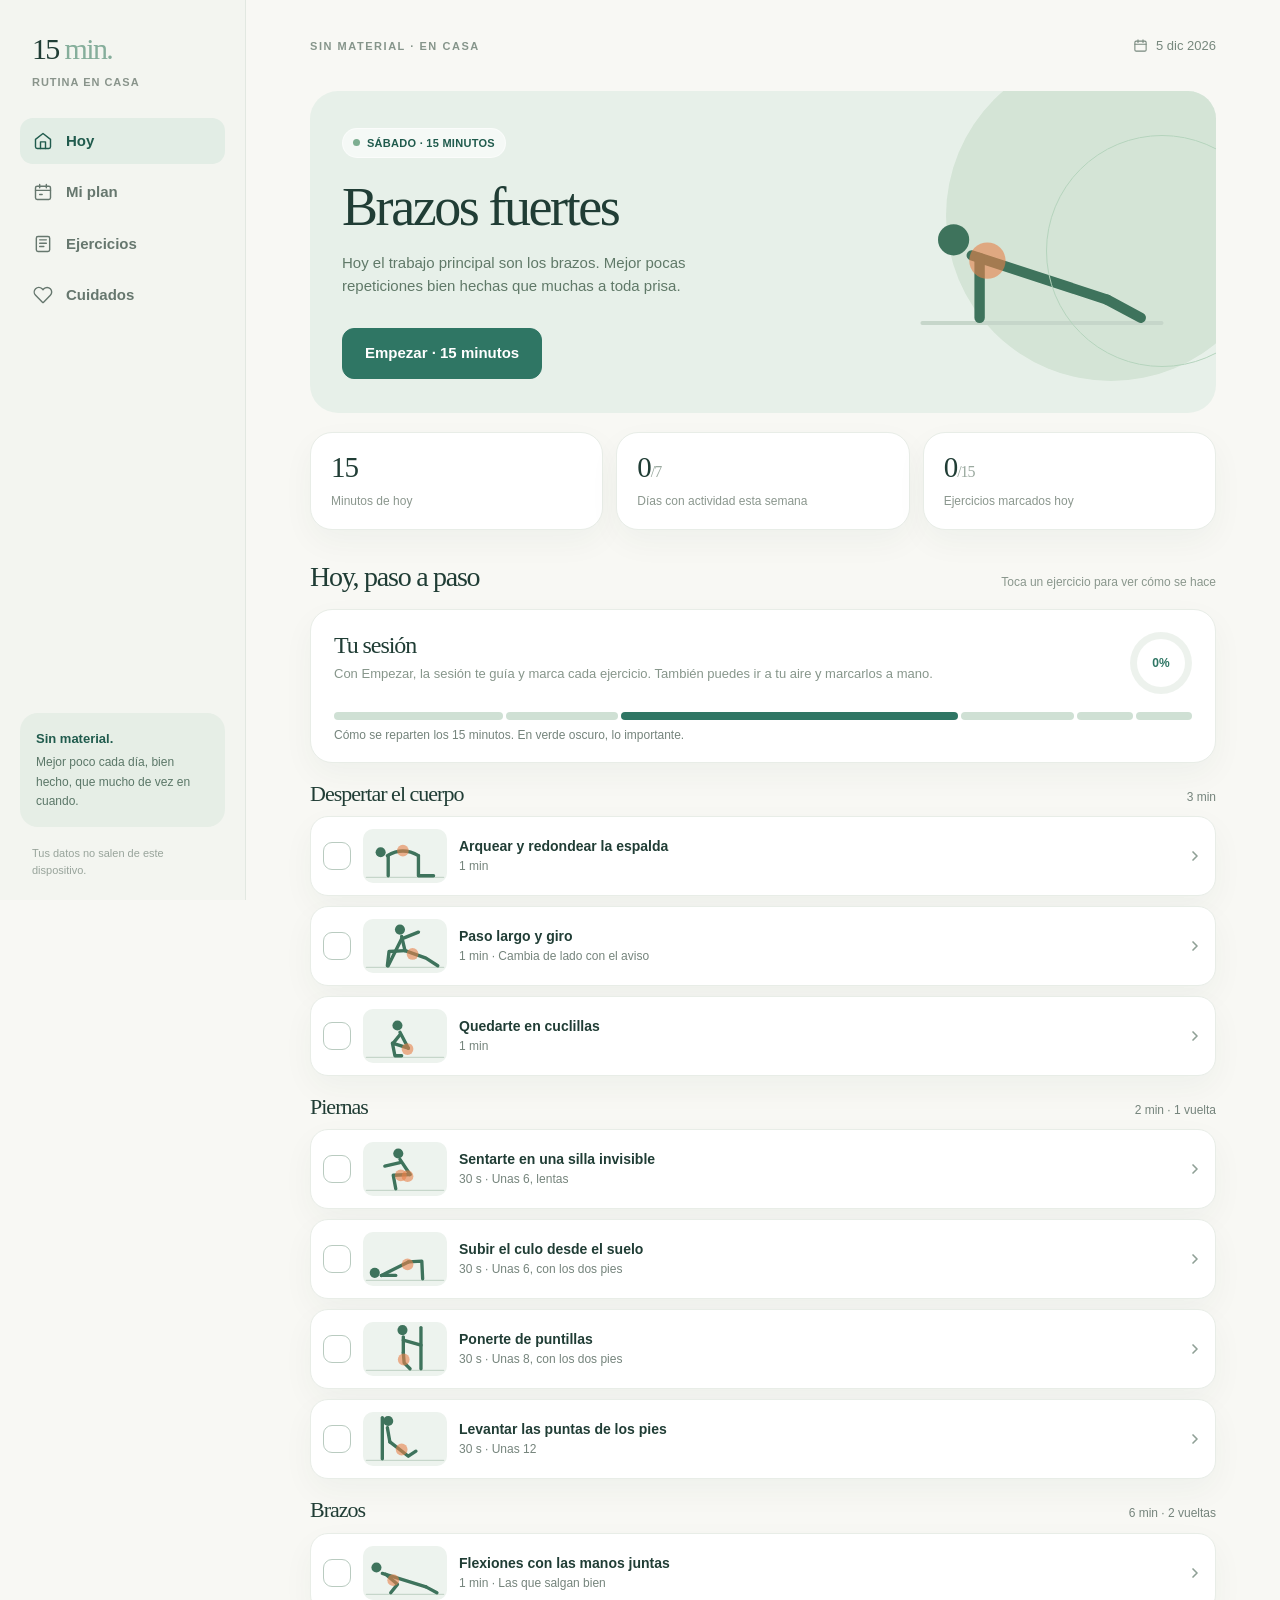
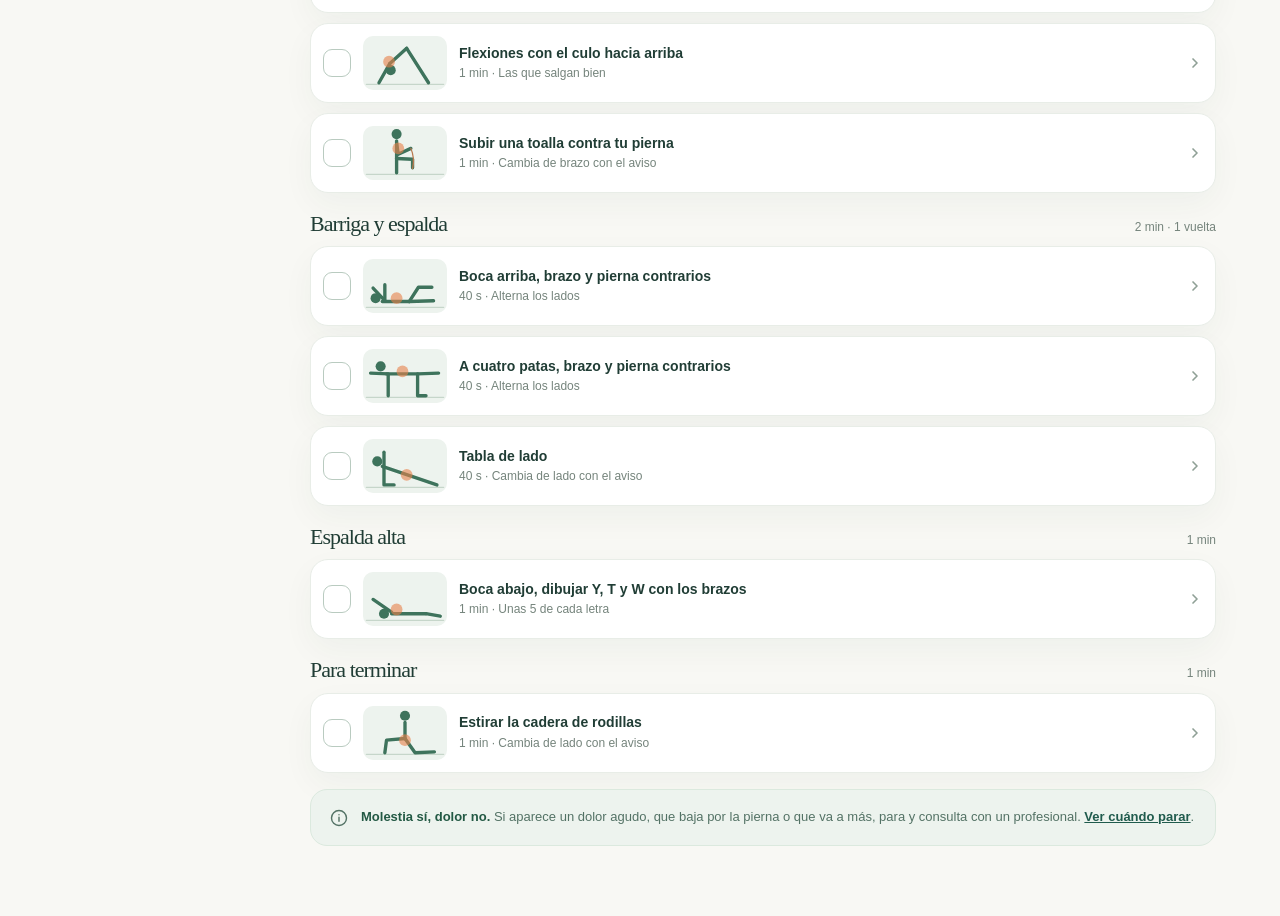
==== commit 9a224822: "Añade rutina guiada con temporizador y URLs /posparto y /rutina Cada ejercicio tiene su tiempo, con " ====
--- a/rutina.html
+++ b/rutina.html
@@ -11,6 +11,7 @@
 <body>
   <div id="app" class="app"><noscript>Para usar esta rutina necesitas activar JavaScript.</noscript></div>
   <script src="app.js"></script>
+  <script src="temporizador.js"></script>
   <script src="datos-rutina.js"></script>
 </body>
 </html>
--- a/compartido.css
+++ b/compartido.css
@@ -44,3 +44,16 @@
 .week-strip.fit{display:grid;grid-template-columns:repeat(7,minmax(0,1fr));gap:6px}.week-strip.fit .week-chip{min-width:0;padding:10px 2px}.week-strip.fit .week-chip span{font-size:9px}
 .welcome{max-width:460px;margin:0 auto;padding:60px 18px}.welcome .logo{margin-bottom:24px}.welcome h2{margin-bottom:8px}
 @media(max-width:700px){.tips{grid-template-columns:1fr}.thumb{flex-basis:68px;width:68px;height:46px}.hero:has(.fig){grid-template-columns:1fr;min-height:0}.hero-art:has(.fig){display:none}.hero:has(.fig) .hero-content{padding-right:24px}}
+
+.btn.start{margin-top:16px;padding:13px 22px;font-size:15px}
+.player{position:fixed;inset:0;z-index:30;background:var(--canvas);overflow:auto}.pl-inner{max-width:520px;min-height:100%;margin:0 auto;padding:18px 18px calc(18px + env(safe-area-inset-bottom));display:flex;flex-direction:column}
+.pl-top{display:flex;justify-content:space-between;align-items:center;gap:12px;font-size:12px;color:var(--muted)}.pl-link{border:0;background:none;padding:4px 0;color:var(--teal-dark);font-size:12px;font-weight:700;text-decoration:underline;white-space:nowrap}
+.pl-track{height:6px;background:#dfe9e1;border-radius:3px;overflow:hidden;margin:10px 0 14px}.pl-track i{display:block;height:100%;background:var(--teal);width:0}
+.pl-art{background:#edf3ee;border-radius:18px}.pl-art svg{display:block;width:100%;max-width:340px;max-height:30vh;margin:0 auto}
+.player h2{font-size:27px;margin:16px 0 2px;text-align:center}.pl-hint{min-height:22px;font-size:14px;color:var(--muted);text-align:center;margin:0}
+.pl-status{text-align:center;font-weight:750;font-size:14px;letter-spacing:.02em;color:var(--teal-dark);margin-top:12px}.pl-status.soft{color:#996642}
+.pl-clock{text-align:center;font-family:Georgia,"Times New Roman",serif;font-size:clamp(64px,20vw,88px);line-height:1.1;letter-spacing:-.03em;font-variant-numeric:tabular-nums}
+.pl-controls{display:grid;grid-template-columns:1fr 1.3fr 1fr;gap:8px;margin-top:8px}.pl-controls .btn{padding:13px 6px}.pl-controls .btn:disabled{opacity:.4;cursor:default}
+.pl-how{margin-top:12px;font-size:13px;color:#55695e}.pl-how summary{cursor:pointer;font-weight:700;color:var(--teal-dark);padding:4px 0}.pl-how ol{margin:6px 0 0;padding-left:20px}.pl-how li{margin-bottom:4px}
+.pl-foot{display:flex;justify-content:space-between;align-items:center;flex-wrap:wrap;gap:4px 12px;margin-top:auto;padding-top:14px;font-size:12px;color:var(--muted)}
+.pl-end{justify-content:center;text-align:center;align-items:center}.pl-end .actions{justify-content:center;margin-top:12px}
